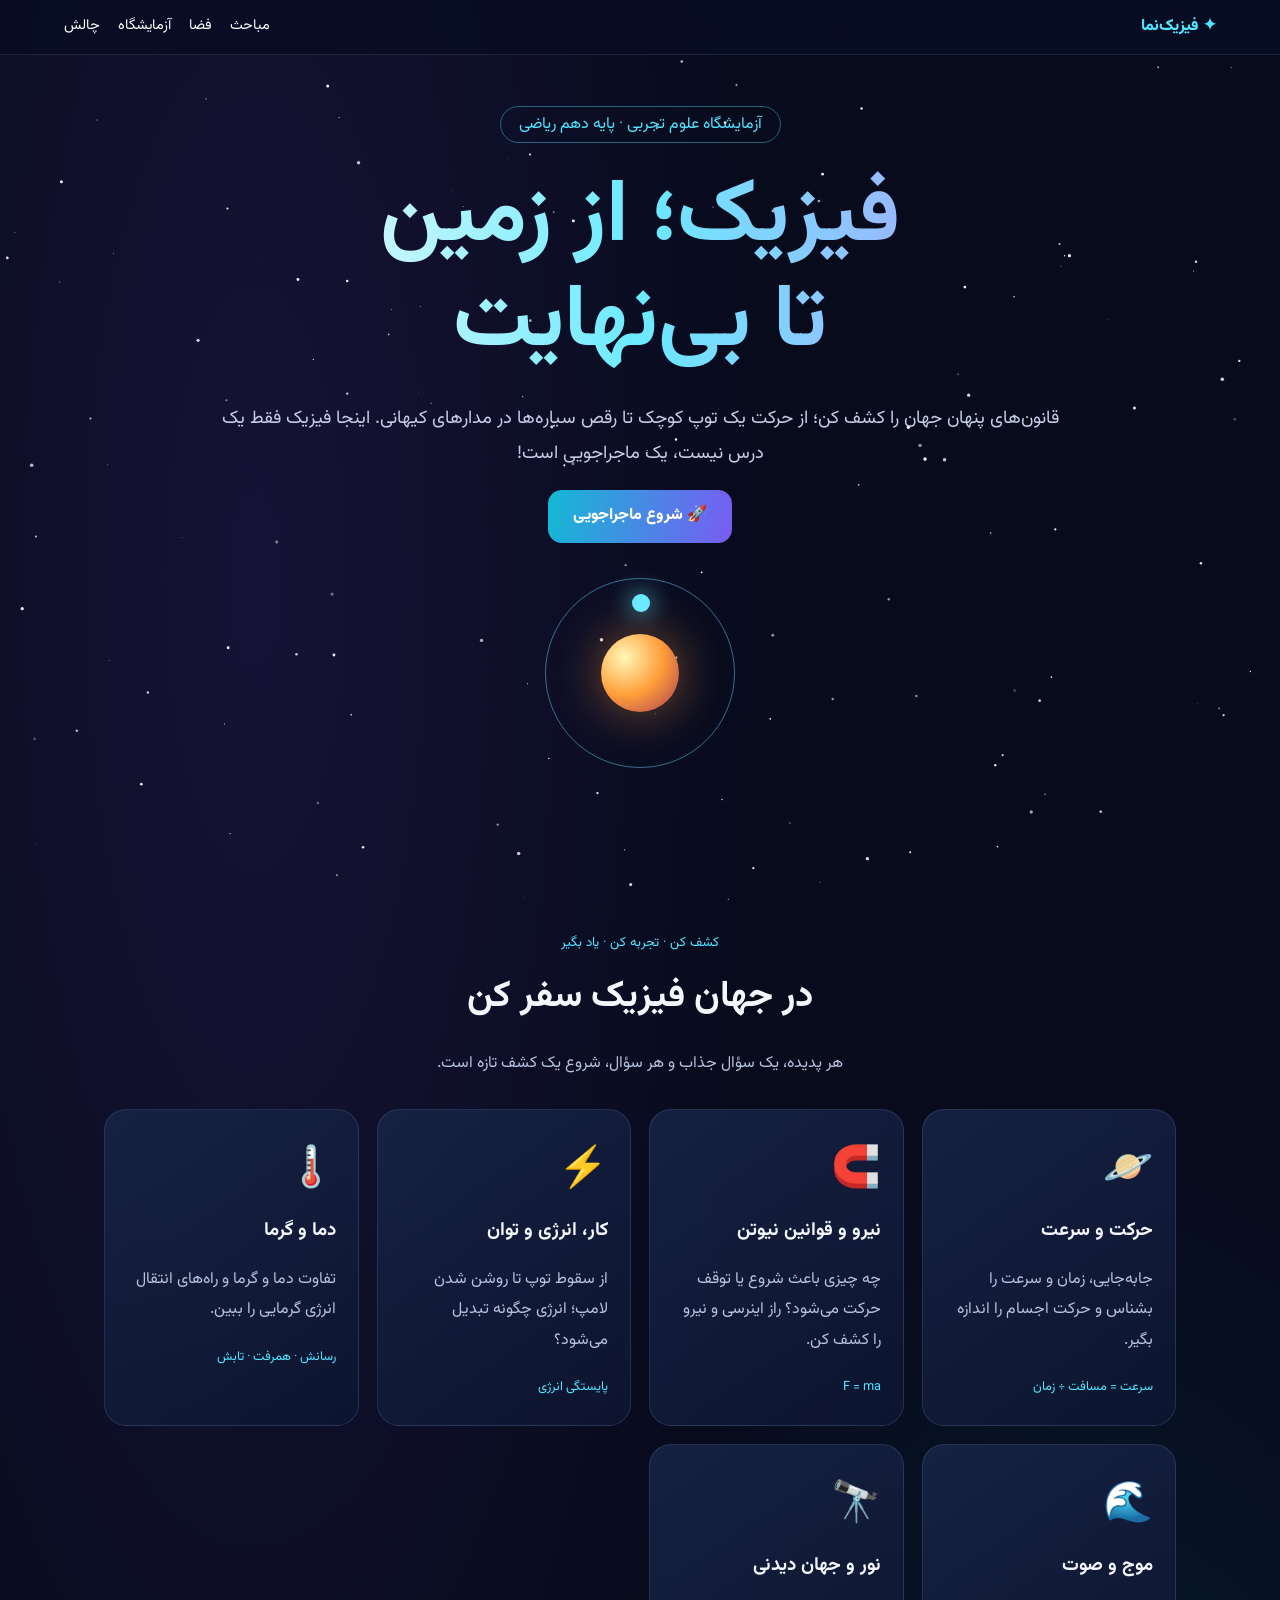
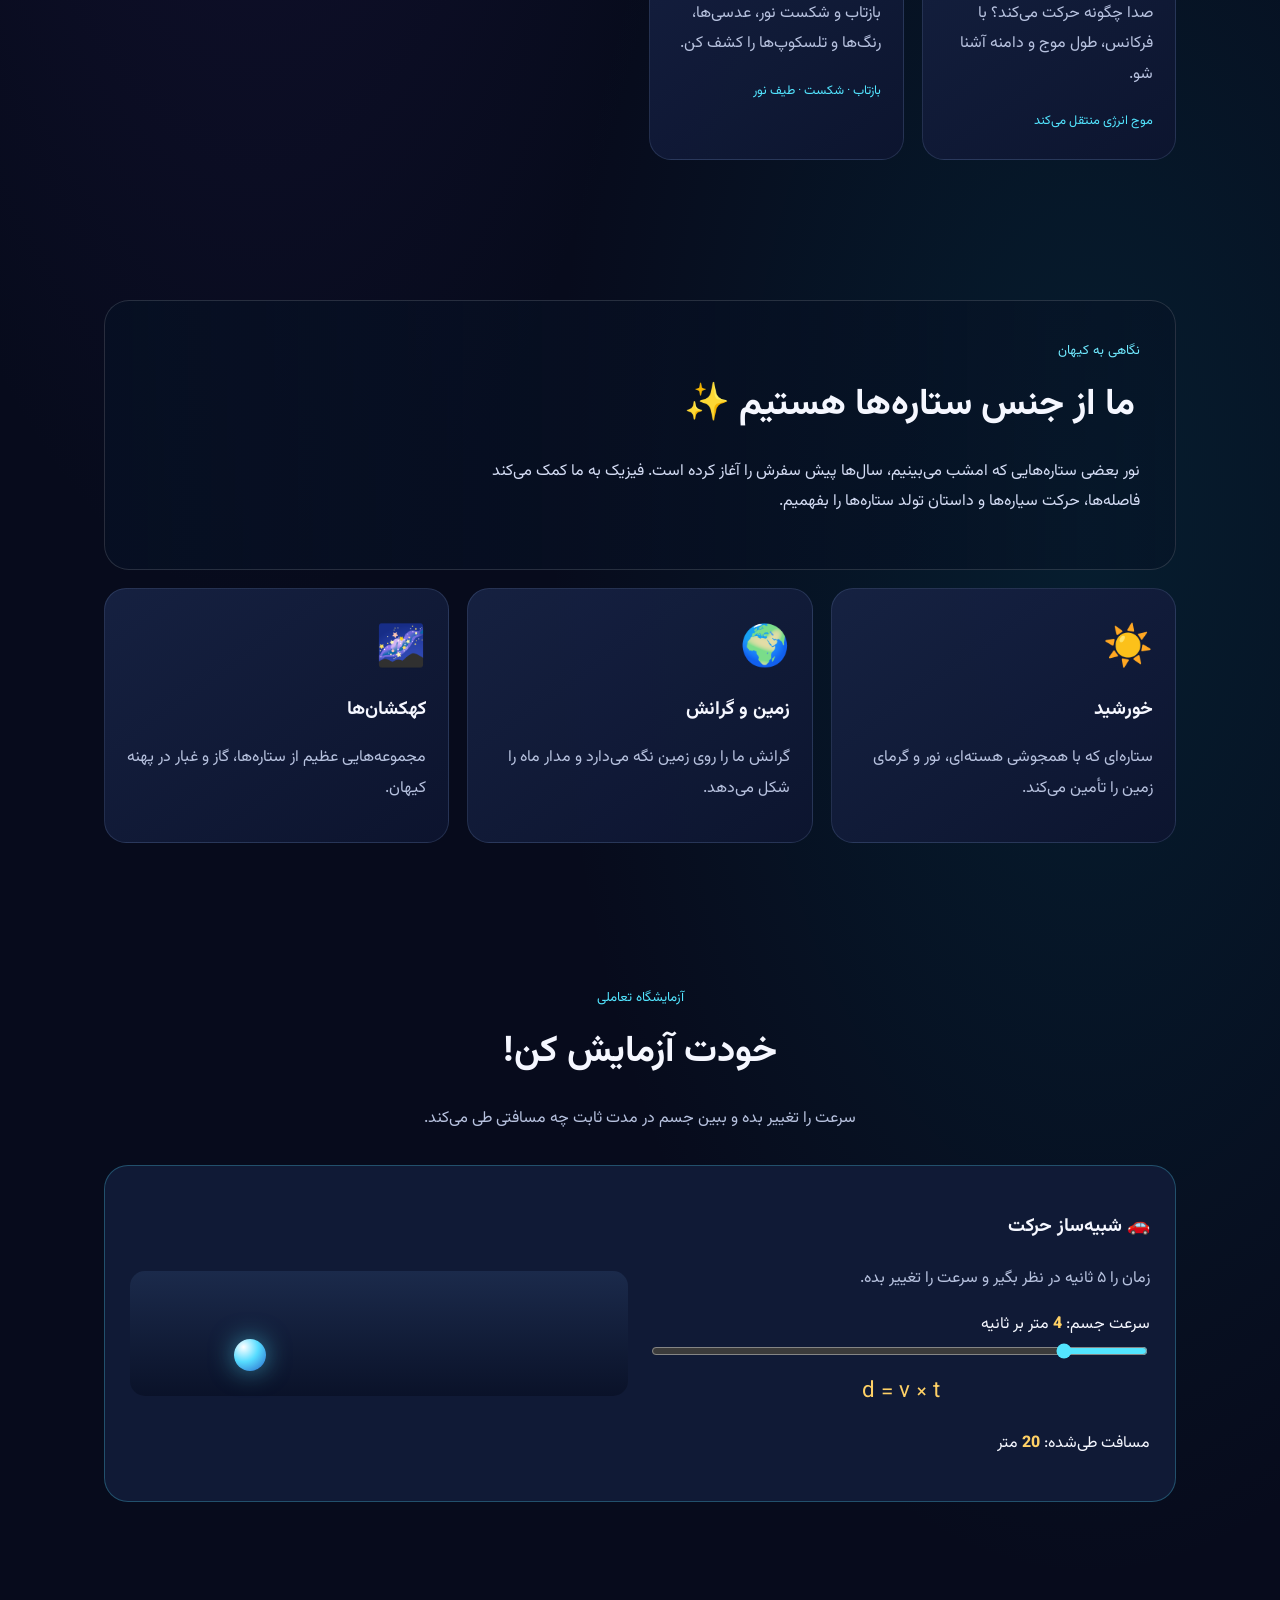
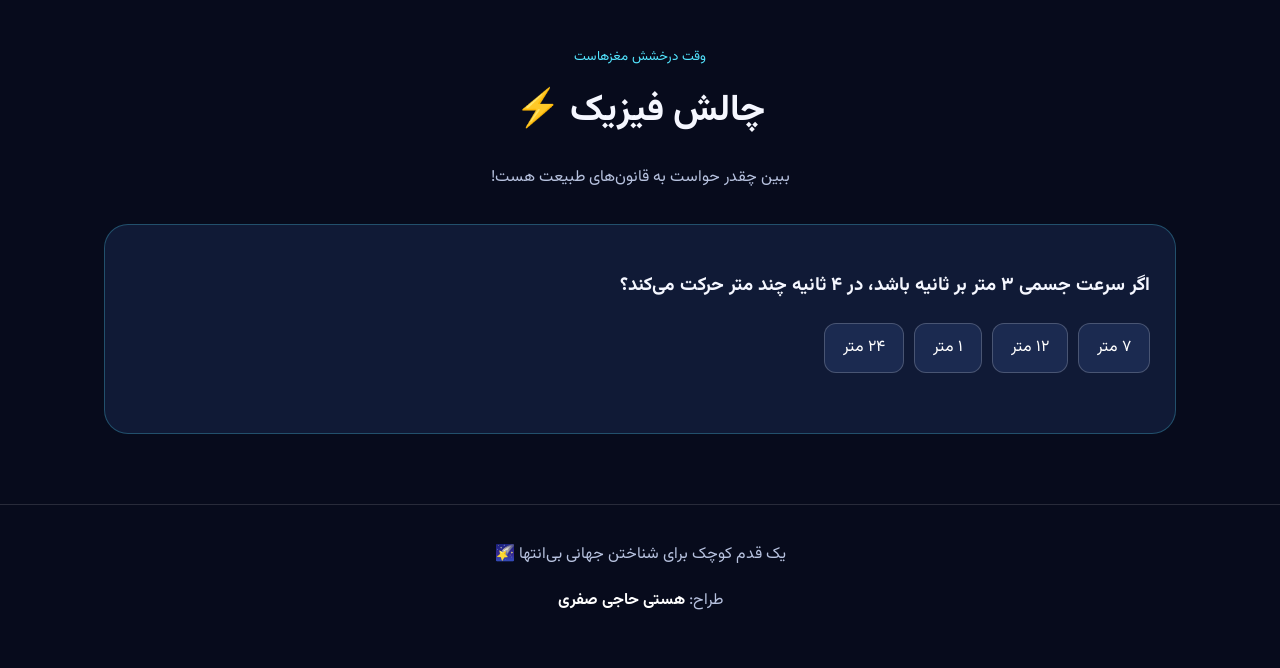
==== index.html @ 36da30a9 "Publish Persian physics learning website" ====
<!doctype html><html lang="fa" dir="rtl"><head><meta charset="utf-8"><meta name="viewport" content="width=device-width,initial-scale=1"><title>فیزیک‌نما | از زمین تا بی‌نهایت</title>
<style>
@import url('https://fonts.googleapis.com/css2?family=Vazirmatn:wght@300;400;600;800&display=swap');
:root{--bg:#070b1c;--cyan:#53e5ff;--muted:#b7c2df}*{box-sizing:border-box}html{scroll-behavior:smooth}body{margin:0;background:radial-gradient(ellipse at 20% 15%,#34236b55,transparent 35%),radial-gradient(ellipse at 85% 55%,#00677b33,transparent 35%),var(--bg);color:#f5f7ff;font-family:Vazirmatn,Tahoma,sans-serif;line-height:1.9}#stars{position:fixed;inset:0;width:100%;height:100%;z-index:-1}
nav{position:sticky;top:0;background:#080d24dd;backdrop-filter:blur(12px);padding:12px 5%;display:flex;justify-content:space-between;z-index:5;border-bottom:1px solid #ffffff18}.logo{color:var(--cyan);font-weight:800}.links{display:flex;gap:18px}.links a{color:white;text-decoration:none;font-size:.9rem}
.hero{min-height:88vh;display:grid;place-items:center;text-align:center;padding:55px 20px}.hero>div{max-width:850px}.pill{border:1px solid #53e5ff66;border-radius:30px;padding:5px 18px;color:var(--cyan)}h1{font-size:clamp(2.8rem,7vw,5.5rem);line-height:1.2;background:linear-gradient(90deg,#fff,#6beaff,#b49bff);color:transparent;background-clip:text;margin:25px 0}.hero p{color:#c4cde5;font-size:1.15rem}.btn{display:inline-block;background:linear-gradient(100deg,#13b9d4,#795cf3);padding:11px 25px;border-radius:14px;color:white;text-decoration:none;font-weight:800}.orbit{width:190px;height:190px;border:1px solid #69dfff77;border-radius:50%;margin:35px auto;position:relative;animation:spin 16s linear infinite}.orbit:before{content:"";position:absolute;width:78px;height:78px;border-radius:50%;left:55px;top:55px;background:radial-gradient(circle at 30% 30%,#fff8b7,#ff9d38 50%,#a63b5b);box-shadow:0 0 50px #ff9d3877}.orbit:after{content:"";position:absolute;top:15px;left:86px;width:18px;height:18px;background:#6beaff;border-radius:50%;box-shadow:0 0 25px #6beaff}@keyframes spin{to{transform:rotate(360deg)}}
section{max-width:1200px;margin:auto;padding:70px 5%}.head{text-align:center;margin-bottom:30px}.head small{color:var(--cyan)}h2{font-size:2.3rem;margin:5px}.head p,.card p{color:var(--muted)}.grid{display:grid;grid-template-columns:repeat(auto-fit,minmax(220px,1fr));gap:18px}.card{background:linear-gradient(145deg,#172344ee,#0d1530ee);border:1px solid #a8c7ff25;border-radius:22px;padding:22px;transition:.25s}.card:hover{transform:translateY(-6px);border-color:#53e5ff88;box-shadow:0 15px 40px #0006}.ico{font-size:2.5rem}.card h3{margin:5px 0}.tag{color:var(--cyan);font-size:.8rem}.banner{border-radius:25px;padding:35px;background:linear-gradient(90deg,#071023ee,#07102366),url('https://images.unsplash.com/photo-1462331940025-496dfbfc7564?auto=format&fit=crop&w=1500&q=85') center/cover;border:1px solid #ffffff22}.banner p{max-width:650px;color:#d4dcf4}.sim,.quiz{background:#101a36;border:1px solid #53e5ff44;border-radius:24px;padding:25px}.simgrid{display:grid;grid-template-columns:1fr 1fr;gap:25px;align-items:center}.range{width:100%;accent-color:#53e5ff}.value{color:#ffd166;font-weight:800}.track{height:125px;background:linear-gradient(#1b2a4b,#0a1229);border-radius:15px;position:relative}.ball{position:absolute;left:20%;bottom:25px;width:32px;height:32px;border-radius:50%;background:radial-gradient(circle at 30% 25%,white,#56dcff 45%,#2763c9);box-shadow:0 0 24px #53e5ff88;transition:left .2s}.formula{direction:ltr;text-align:center;color:#ffd166;font-size:1.4rem}.answers{display:flex;flex-wrap:wrap;gap:10px}.answers button{font:inherit;color:white;background:#1b2a50;border:1px solid #ffffff33;border-radius:12px;padding:9px 18px;cursor:pointer}.answers button:hover{border-color:var(--cyan)}#feedback{color:#ffd166;min-height:35px}footer{text-align:center;padding:35px;border-top:1px solid #ffffff22;color:var(--muted)}footer strong{color:white}@media(max-width:650px){.links{gap:8px}.links a{font-size:.75rem}.simgrid{grid-template-columns:1fr}.hero{min-height:75vh}}
</style></head><body><canvas id="stars"></canvas>
<nav><div class="logo">✦ فیزیک‌نما</div><div class="links"><a href="#topics">مباحث</a><a href="#space">فضا</a><a href="#lab">آزمایشگاه</a><a href="#quiz">چالش</a></div></nav>
<header class="hero"><div><span class="pill">آزمایشگاه علوم تجربی · پایه دهم ریاضی</span><h1>فیزیک؛ از زمین<br>تا بی‌نهایت</h1><p>قانون‌های پنهان جهان را کشف کن؛ از حرکت یک توپ کوچک تا رقص سیاره‌ها در مدارهای کیهانی. اینجا فیزیک فقط یک درس نیست، یک ماجراجویی است!</p><a class="btn" href="#topics">🚀 شروع ماجراجویی</a><div class="orbit"></div></div></header>
<section id="topics"><div class="head"><small>کشف کن · تجربه کن · یاد بگیر</small><h2>در جهان فیزیک سفر کن</h2><p>هر پدیده، یک سؤال جذاب و هر سؤال، شروع یک کشف تازه است.</p></div><div class="grid">
<article class="card"><div class="ico">🪐</div><h3>حرکت و سرعت</h3><p>جابه‌جایی، زمان و سرعت را بشناس و حرکت اجسام را اندازه بگیر.</p><span class="tag">سرعت = مسافت ÷ زمان</span></article>
<article class="card"><div class="ico">🧲</div><h3>نیرو و قوانین نیوتن</h3><p>چه چیزی باعث شروع یا توقف حرکت می‌شود؟ راز اینرسی و نیرو را کشف کن.</p><span class="tag">F = ma</span></article>
<article class="card"><div class="ico">⚡</div><h3>کار، انرژی و توان</h3><p>از سقوط توپ تا روشن شدن لامپ؛ انرژی چگونه تبدیل می‌شود؟</p><span class="tag">پایستگی انرژی</span></article>
<article class="card"><div class="ico">🌡️</div><h3>دما و گرما</h3><p>تفاوت دما و گرما و راه‌های انتقال انرژی گرمایی را ببین.</p><span class="tag">رسانش · همرفت · تابش</span></article>
<article class="card"><div class="ico">🌊</div><h3>موج و صوت</h3><p>صدا چگونه حرکت می‌کند؟ با فرکانس، طول موج و دامنه آشنا شو.</p><span class="tag">موج انرژی منتقل می‌کند</span></article>
<article class="card"><div class="ico">🔭</div><h3>نور و جهان دیدنی</h3><p>بازتاب و شکست نور، عدسی‌ها، رنگ‌ها و تلسکوپ‌ها را کشف کن.</p><span class="tag">بازتاب · شکست · طیف نور</span></article></div></section>
<section id="space"><div class="banner"><small style="color:#70eaff">نگاهی به کیهان</small><h2>ما از جنس ستاره‌ها هستیم ✨</h2><p>نور بعضی ستاره‌هایی که امشب می‌بینیم، سال‌ها پیش سفرش را آغاز کرده است. فیزیک به ما کمک می‌کند فاصله‌ها، حرکت سیاره‌ها و داستان تولد ستاره‌ها را بفهمیم.</p></div><div class="grid" style="margin-top:18px"><article class="card"><div class="ico">☀️</div><h3>خورشید</h3><p>ستاره‌ای که با همجوشی هسته‌ای، نور و گرمای زمین را تأمین می‌کند.</p></article><article class="card"><div class="ico">🌍</div><h3>زمین و گرانش</h3><p>گرانش ما را روی زمین نگه می‌دارد و مدار ماه را شکل می‌دهد.</p></article><article class="card"><div class="ico">🌌</div><h3>کهکشان‌ها</h3><p>مجموعه‌هایی عظیم از ستاره‌ها، گاز و غبار در پهنه کیهان.</p></article></div></section>
<section id="lab"><div class="head"><small>آزمایشگاه تعاملی</small><h2>خودت آزمایش کن!</h2><p>سرعت را تغییر بده و ببین جسم در مدت ثابت چه مسافتی طی می‌کند.</p></div><div class="sim"><div class="simgrid"><div><h3>🚗 شبیه‌ساز حرکت</h3><p style="color:var(--muted)">زمان را ۵ ثانیه در نظر بگیر و سرعت را تغییر بده.</p><label>سرعت جسم: <span class="value" id="sv">4</span> متر بر ثانیه</label><input class="range" id="speed" type="range" min="1" max="20" value="4"><div class="formula">d = v × t</div><p>مسافت طی‌شده: <span class="value" id="dist">20</span> متر</p></div><div class="track"><div class="ball" id="ball"></div></div></div></div></section>
<section id="quiz"><div class="head"><small>وقت درخشش مغزهاست</small><h2>چالش فیزیک ⚡</h2><p>ببین چقدر حواست به قانون‌های طبیعت هست!</p></div><div class="quiz"><h3>اگر سرعت جسمی ۳ متر بر ثانیه باشد، در ۴ ثانیه چند متر حرکت می‌کند؟</h3><div class="answers"><button onclick="ans(false)">۷ متر</button><button onclick="ans(true)">۱۲ متر</button><button onclick="ans(false)">۱ متر</button><button onclick="ans(false)">۲۴ متر</button></div><div id="feedback"></div></div></section>
<footer>یک قدم کوچک برای شناختن جهانی بی‌انتها 🌠<p>طراح: <strong>هستی حاجی صفری</strong></p></footer>
<script>
const c=document.getElementById('stars'),x=c.getContext('2d');let s=[];function resize(){c.width=innerWidth*devicePixelRatio;c.height=innerHeight*devicePixelRatio;s=Array.from({length:150},()=>({a:Math.random()*c.width,b:Math.random()*c.height,r:Math.random()*1.5+.3,p:Math.random()*6}))}function draw(){x.clearRect(0,0,c.width,c.height);s.forEach(q=>{q.p+=.015;x.globalAlpha=.25+Math.abs(Math.sin(q.p))*.7;x.fillStyle='white';x.beginPath();x.arc(q.a,q.b,q.r*devicePixelRatio,0,7);x.fill()});requestAnimationFrame(draw)}addEventListener('resize',resize);resize();draw();
const sp=document.getElementById('speed');function upd(){let v=+sp.value;document.getElementById('sv').textContent=v;document.getElementById('dist').textContent=v*5;document.getElementById('ball').style.left=(5+v/20*80)+'%'}sp.addEventListener('input',upd);upd();function ans(ok){document.getElementById('feedback').textContent=ok?'آفرین! پاسخ درست است: ۳ × ۴ = ۱۲ متر 🎉':'دوباره تلاش کن! از رابطه مسافت = سرعت × زمان کمک بگیر.'}
</script></body></html>
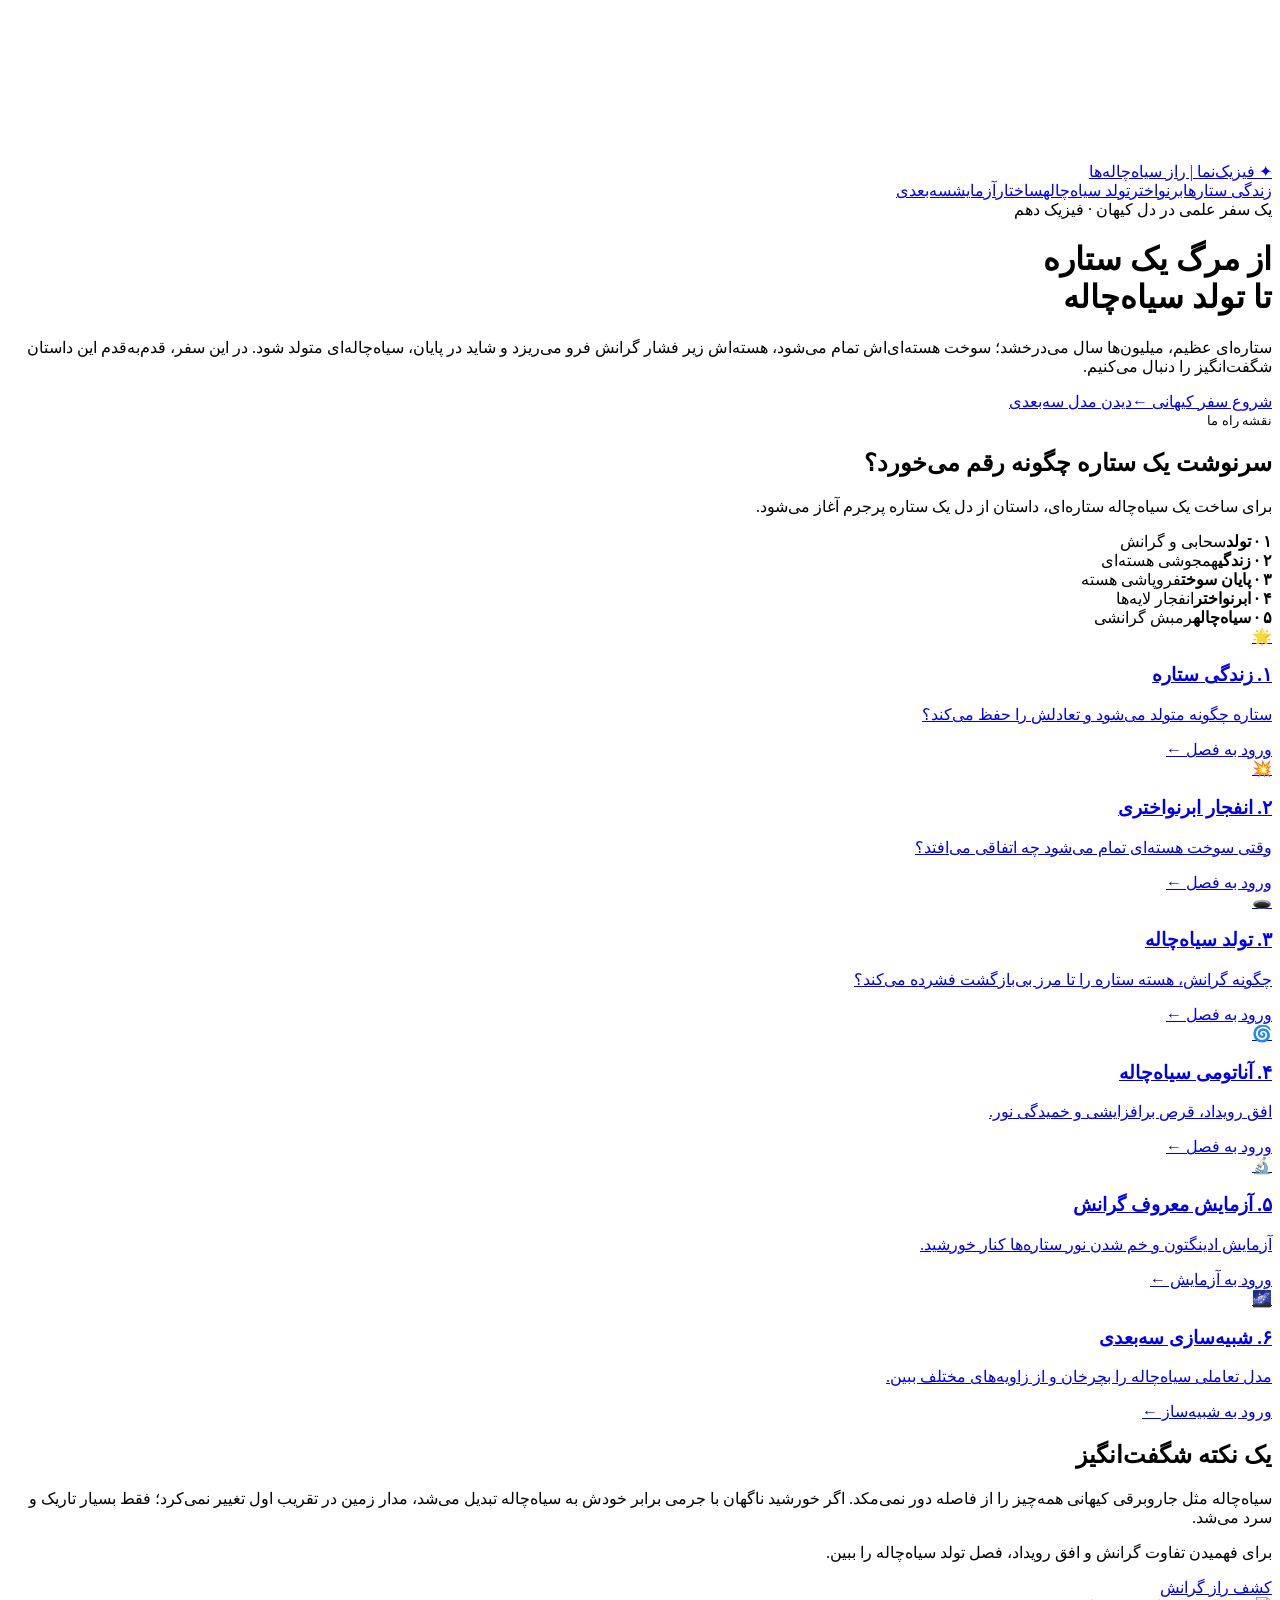
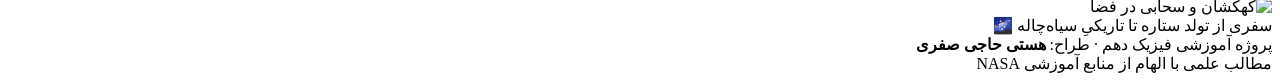
==== commit a3f8a15c: "Redesign homepage around black hole formation" ====
--- a/index.html
+++ b/index.html
@@ -1,25 +1,11 @@
-<!doctype html><html lang="fa" dir="rtl"><head><meta charset="utf-8"><meta name="viewport" content="width=device-width,initial-scale=1"><title>فیزیک‌نما | از زمین تا بی‌نهایت</title>
-<style>
-@import url('https://fonts.googleapis.com/css2?family=Vazirmatn:wght@300;400;600;800&display=swap');
-:root{--bg:#070b1c;--cyan:#53e5ff;--muted:#b7c2df}*{box-sizing:border-box}html{scroll-behavior:smooth}body{margin:0;background:radial-gradient(ellipse at 20% 15%,#34236b55,transparent 35%),radial-gradient(ellipse at 85% 55%,#00677b33,transparent 35%),var(--bg);color:#f5f7ff;font-family:Vazirmatn,Tahoma,sans-serif;line-height:1.9}#stars{position:fixed;inset:0;width:100%;height:100%;z-index:-1}
-nav{position:sticky;top:0;background:#080d24dd;backdrop-filter:blur(12px);padding:12px 5%;display:flex;justify-content:space-between;z-index:5;border-bottom:1px solid #ffffff18}.logo{color:var(--cyan);font-weight:800}.links{display:flex;gap:18px}.links a{color:white;text-decoration:none;font-size:.9rem}
-.hero{min-height:88vh;display:grid;place-items:center;text-align:center;padding:55px 20px}.hero>div{max-width:850px}.pill{border:1px solid #53e5ff66;border-radius:30px;padding:5px 18px;color:var(--cyan)}h1{font-size:clamp(2.8rem,7vw,5.5rem);line-height:1.2;background:linear-gradient(90deg,#fff,#6beaff,#b49bff);color:transparent;background-clip:text;margin:25px 0}.hero p{color:#c4cde5;font-size:1.15rem}.btn{display:inline-block;background:linear-gradient(100deg,#13b9d4,#795cf3);padding:11px 25px;border-radius:14px;color:white;text-decoration:none;font-weight:800}.orbit{width:190px;height:190px;border:1px solid #69dfff77;border-radius:50%;margin:35px auto;position:relative;animation:spin 16s linear infinite}.orbit:before{content:"";position:absolute;width:78px;height:78px;border-radius:50%;left:55px;top:55px;background:radial-gradient(circle at 30% 30%,#fff8b7,#ff9d38 50%,#a63b5b);box-shadow:0 0 50px #ff9d3877}.orbit:after{content:"";position:absolute;top:15px;left:86px;width:18px;height:18px;background:#6beaff;border-radius:50%;box-shadow:0 0 25px #6beaff}@keyframes spin{to{transform:rotate(360deg)}}
-section{max-width:1200px;margin:auto;padding:70px 5%}.head{text-align:center;margin-bottom:30px}.head small{color:var(--cyan)}h2{font-size:2.3rem;margin:5px}.head p,.card p{color:var(--muted)}.grid{display:grid;grid-template-columns:repeat(auto-fit,minmax(220px,1fr));gap:18px}.card{background:linear-gradient(145deg,#172344ee,#0d1530ee);border:1px solid #a8c7ff25;border-radius:22px;padding:22px;transition:.25s}.card:hover{transform:translateY(-6px);border-color:#53e5ff88;box-shadow:0 15px 40px #0006}.ico{font-size:2.5rem}.card h3{margin:5px 0}.tag{color:var(--cyan);font-size:.8rem}.banner{border-radius:25px;padding:35px;background:linear-gradient(90deg,#071023ee,#07102366),url('https://images.unsplash.com/photo-1462331940025-496dfbfc7564?auto=format&fit=crop&w=1500&q=85') center/cover;border:1px solid #ffffff22}.banner p{max-width:650px;color:#d4dcf4}.sim,.quiz{background:#101a36;border:1px solid #53e5ff44;border-radius:24px;padding:25px}.simgrid{display:grid;grid-template-columns:1fr 1fr;gap:25px;align-items:center}.range{width:100%;accent-color:#53e5ff}.value{color:#ffd166;font-weight:800}.track{height:125px;background:linear-gradient(#1b2a4b,#0a1229);border-radius:15px;position:relative}.ball{position:absolute;left:20%;bottom:25px;width:32px;height:32px;border-radius:50%;background:radial-gradient(circle at 30% 25%,white,#56dcff 45%,#2763c9);box-shadow:0 0 24px #53e5ff88;transition:left .2s}.formula{direction:ltr;text-align:center;color:#ffd166;font-size:1.4rem}.answers{display:flex;flex-wrap:wrap;gap:10px}.answers button{font:inherit;color:white;background:#1b2a50;border:1px solid #ffffff33;border-radius:12px;padding:9px 18px;cursor:pointer}.answers button:hover{border-color:var(--cyan)}#feedback{color:#ffd166;min-height:35px}footer{text-align:center;padding:35px;border-top:1px solid #ffffff22;color:var(--muted)}footer strong{color:white}@media(max-width:650px){.links{gap:8px}.links a{font-size:.75rem}.simgrid{grid-template-columns:1fr}.hero{min-height:75vh}}
-</style></head><body><canvas id="stars"></canvas>
-<nav><div class="logo">✦ فیزیک‌نما</div><div class="links"><a href="#topics">مباحث</a><a href="#space">فضا</a><a href="#lab">آزمایشگاه</a><a href="#quiz">چالش</a></div></nav>
-<header class="hero"><div><span class="pill">آزمایشگاه علوم تجربی · پایه دهم ریاضی</span><h1>فیزیک؛ از زمین<br>تا بی‌نهایت</h1><p>قانون‌های پنهان جهان را کشف کن؛ از حرکت یک توپ کوچک تا رقص سیاره‌ها در مدارهای کیهانی. اینجا فیزیک فقط یک درس نیست، یک ماجراجویی است!</p><a class="btn" href="#topics">🚀 شروع ماجراجویی</a><div class="orbit"></div></div></header>
-<section id="topics"><div class="head"><small>کشف کن · تجربه کن · یاد بگیر</small><h2>در جهان فیزیک سفر کن</h2><p>هر پدیده، یک سؤال جذاب و هر سؤال، شروع یک کشف تازه است.</p></div><div class="grid">
-<article class="card"><div class="ico">🪐</div><h3>حرکت و سرعت</h3><p>جابه‌جایی، زمان و سرعت را بشناس و حرکت اجسام را اندازه بگیر.</p><span class="tag">سرعت = مسافت ÷ زمان</span></article>
-<article class="card"><div class="ico">🧲</div><h3>نیرو و قوانین نیوتن</h3><p>چه چیزی باعث شروع یا توقف حرکت می‌شود؟ راز اینرسی و نیرو را کشف کن.</p><span class="tag">F = ma</span></article>
-<article class="card"><div class="ico">⚡</div><h3>کار، انرژی و توان</h3><p>از سقوط توپ تا روشن شدن لامپ؛ انرژی چگونه تبدیل می‌شود؟</p><span class="tag">پایستگی انرژی</span></article>
-<article class="card"><div class="ico">🌡️</div><h3>دما و گرما</h3><p>تفاوت دما و گرما و راه‌های انتقال انرژی گرمایی را ببین.</p><span class="tag">رسانش · همرفت · تابش</span></article>
-<article class="card"><div class="ico">🌊</div><h3>موج و صوت</h3><p>صدا چگونه حرکت می‌کند؟ با فرکانس، طول موج و دامنه آشنا شو.</p><span class="tag">موج انرژی منتقل می‌کند</span></article>
-<article class="card"><div class="ico">🔭</div><h3>نور و جهان دیدنی</h3><p>بازتاب و شکست نور، عدسی‌ها، رنگ‌ها و تلسکوپ‌ها را کشف کن.</p><span class="tag">بازتاب · شکست · طیف نور</span></article></div></section>
-<section id="space"><div class="banner"><small style="color:#70eaff">نگاهی به کیهان</small><h2>ما از جنس ستاره‌ها هستیم ✨</h2><p>نور بعضی ستاره‌هایی که امشب می‌بینیم، سال‌ها پیش سفرش را آغاز کرده است. فیزیک به ما کمک می‌کند فاصله‌ها، حرکت سیاره‌ها و داستان تولد ستاره‌ها را بفهمیم.</p></div><div class="grid" style="margin-top:18px"><article class="card"><div class="ico">☀️</div><h3>خورشید</h3><p>ستاره‌ای که با همجوشی هسته‌ای، نور و گرمای زمین را تأمین می‌کند.</p></article><article class="card"><div class="ico">🌍</div><h3>زمین و گرانش</h3><p>گرانش ما را روی زمین نگه می‌دارد و مدار ماه را شکل می‌دهد.</p></article><article class="card"><div class="ico">🌌</div><h3>کهکشان‌ها</h3><p>مجموعه‌هایی عظیم از ستاره‌ها، گاز و غبار در پهنه کیهان.</p></article></div></section>
-<section id="lab"><div class="head"><small>آزمایشگاه تعاملی</small><h2>خودت آزمایش کن!</h2><p>سرعت را تغییر بده و ببین جسم در مدت ثابت چه مسافتی طی می‌کند.</p></div><div class="sim"><div class="simgrid"><div><h3>🚗 شبیه‌ساز حرکت</h3><p style="color:var(--muted)">زمان را ۵ ثانیه در نظر بگیر و سرعت را تغییر بده.</p><label>سرعت جسم: <span class="value" id="sv">4</span> متر بر ثانیه</label><input class="range" id="speed" type="range" min="1" max="20" value="4"><div class="formula">d = v × t</div><p>مسافت طی‌شده: <span class="value" id="dist">20</span> متر</p></div><div class="track"><div class="ball" id="ball"></div></div></div></div></section>
-<section id="quiz"><div class="head"><small>وقت درخشش مغزهاست</small><h2>چالش فیزیک ⚡</h2><p>ببین چقدر حواست به قانون‌های طبیعت هست!</p></div><div class="quiz"><h3>اگر سرعت جسمی ۳ متر بر ثانیه باشد، در ۴ ثانیه چند متر حرکت می‌کند؟</h3><div class="answers"><button onclick="ans(false)">۷ متر</button><button onclick="ans(true)">۱۲ متر</button><button onclick="ans(false)">۱ متر</button><button onclick="ans(false)">۲۴ متر</button></div><div id="feedback"></div></div></section>
-<footer>یک قدم کوچک برای شناختن جهانی بی‌انتها 🌠<p>طراح: <strong>هستی حاجی صفری</strong></p></footer>
-<script>
-const c=document.getElementById('stars'),x=c.getContext('2d');let s=[];function resize(){c.width=innerWidth*devicePixelRatio;c.height=innerHeight*devicePixelRatio;s=Array.from({length:150},()=>({a:Math.random()*c.width,b:Math.random()*c.height,r:Math.random()*1.5+.3,p:Math.random()*6}))}function draw(){x.clearRect(0,0,c.width,c.height);s.forEach(q=>{q.p+=.015;x.globalAlpha=.25+Math.abs(Math.sin(q.p))*.7;x.fillStyle='white';x.beginPath();x.arc(q.a,q.b,q.r*devicePixelRatio,0,7);x.fill()});requestAnimationFrame(draw)}addEventListener('resize',resize);resize();draw();
-const sp=document.getElementById('speed');function upd(){let v=+sp.value;document.getElementById('sv').textContent=v;document.getElementById('dist').textContent=v*5;document.getElementById('ball').style.left=(5+v/20*80)+'%'}sp.addEventListener('input',upd);upd();function ans(ok){document.getElementById('feedback').textContent=ok?'آفرین! پاسخ درست است: ۳ × ۴ = ۱۲ متر 🎉':'دوباره تلاش کن! از رابطه مسافت = سرعت × زمان کمک بگیر.'}
-</script></body></html>+<!doctype html><html lang="fa" dir="rtl"><head><meta charset="utf-8"><meta name="viewport" content="width=device-width,initial-scale=1"><meta name="description" content="سفر علمی به چرخه زندگی ستاره‌ها و شکل‌گیری سیاه‌چاله‌ها"><title>راز تولد سیاه‌چاله | فیزیک‌نما</title><link rel="stylesheet" href="style.css"></head><body><canvas id="stars"></canvas><nav><a class="logo" href="index.html">✦ فیزیک‌نما | راز سیاه‌چاله‌ها</a><div class="navlinks"><a href="life.html">زندگی ستاره</a><a href="supernova.html">ابرنواختر</a><a href="blackhole.html">تولد سیاه‌چاله</a><a href="anatomy.html">ساختار</a><a href="experiment.html">آزمایش</a><a href="simulation.html">سه‌بعدی</a></div></nav>
+<header class="hero"><div class="hero-copy"><span class="eyebrow">یک سفر علمی در دل کیهان · فیزیک دهم</span><h1>از مرگ یک ستاره<br>تا تولد سیاه‌چاله</h1><p class="lead">ستاره‌ای عظیم، میلیون‌ها سال می‌درخشد؛ سوخت هسته‌ای‌اش تمام می‌شود، هسته‌اش زیر فشار گرانش فرو می‌ریزد و شاید در پایان، سیاه‌چاله‌ای متولد شود. در این سفر، قدم‌به‌قدم این داستان شگفت‌انگیز را دنبال می‌کنیم.</p><a class="btn" href="life.html">شروع سفر کیهانی ←</a><a class="btn alt" href="simulation.html">دیدن مدل سه‌بعدی</a></div><div class="visual"><div class="blackhole"></div></div></header>
+<section><div class="section-head"><small>نقشه راه ما</small><h2>سرنوشت یک ستاره چگونه رقم می‌خورد؟</h2><p class="muted">برای ساخت یک سیاه‌چاله ستاره‌ای، داستان از دل یک ستاره پرجرم آغاز می‌شود.</p></div><div class="timeline"><div class="step"><b>۱ · تولد</b>سحابی و گرانش</div><div class="step"><b>۲ · زندگی</b>همجوشی هسته‌ای</div><div class="step"><b>۳ · پایان سوخت</b>فروپاشی هسته</div><div class="step"><b>۴ · ابرنواختر</b>انفجار لایه‌ها</div><div class="step"><b>۵ · سیاه‌چاله</b>رمبش گرانشی</div></div><div class="grid">
+<a class="card" href="life.html"><div class="icon">🌟</div><h3>۱. زندگی ستاره</h3><p>ستاره چگونه متولد می‌شود و تعادلش را حفظ می‌کند؟</p><span class="tag">ورود به فصل ←</span></a>
+<a class="card" href="supernova.html"><div class="icon">💥</div><h3>۲. انفجار ابرنواختری</h3><p>وقتی سوخت هسته‌ای تمام می‌شود چه اتفاقی می‌افتد؟</p><span class="tag">ورود به فصل ←</span></a>
+<a class="card" href="blackhole.html"><div class="icon">🕳️</div><h3>۳. تولد سیاه‌چاله</h3><p>چگونه گرانش، هسته ستاره را تا مرز بی‌بازگشت فشرده می‌کند؟</p><span class="tag">ورود به فصل ←</span></a>
+<a class="card" href="anatomy.html"><div class="icon">🌀</div><h3>۴. آناتومی سیاه‌چاله</h3><p>افق رویداد، قرص برافزایشی و خمیدگی نور.</p><span class="tag">ورود به فصل ←</span></a>
+<a class="card" href="experiment.html"><div class="icon">🔬</div><h3>۵. آزمایش معروف گرانش</h3><p>آزمایش ادینگتون و خم شدن نور ستاره‌ها کنار خورشید.</p><span class="tag">ورود به آزمایش ←</span></a>
+<a class="card" href="simulation.html"><div class="icon">🌌</div><h3>۶. شبیه‌سازی سه‌بعدی</h3><p>مدل تعاملی سیاه‌چاله را بچرخان و از زاویه‌های مختلف ببین.</p><span class="tag">ورود به شبیه‌ساز ←</span></a>
+</div></section>
+<section><div class="split"><div><h2>یک نکته شگفت‌انگیز</h2><p class="lead">سیاه‌چاله مثل جاروبرقی کیهانی همه‌چیز را از فاصله دور نمی‌مکد. اگر خورشید ناگهان با جرمی برابر خودش به سیاه‌چاله تبدیل می‌شد، مدار زمین در تقریب اول تغییر نمی‌کرد؛ فقط بسیار تاریک و سرد می‌شد.</p><p class="caption">برای فهمیدن تفاوت گرانش و افق رویداد، فصل تولد سیاه‌چاله را ببین.</p><a class="btn" href="blackhole.html">کشف راز گرانش</a></div><img class="image" src="https://images.unsplash.com/photo-1462331940025-496dfbfc7564?auto=format&fit=crop&w=1100&q=85" alt="کهکشان و سحابی در فضا"></div></section><footer>سفری از تولد ستاره تا تاریکیِ سیاه‌چاله 🌌<br>پروژه آموزشی فیزیک دهم · طراح: <strong>هستی حاجی صفری</strong><br><span class="caption">مطالب علمی با الهام از منابع آموزشی NASA</span></footer><script src="app.js"></script></body></html>
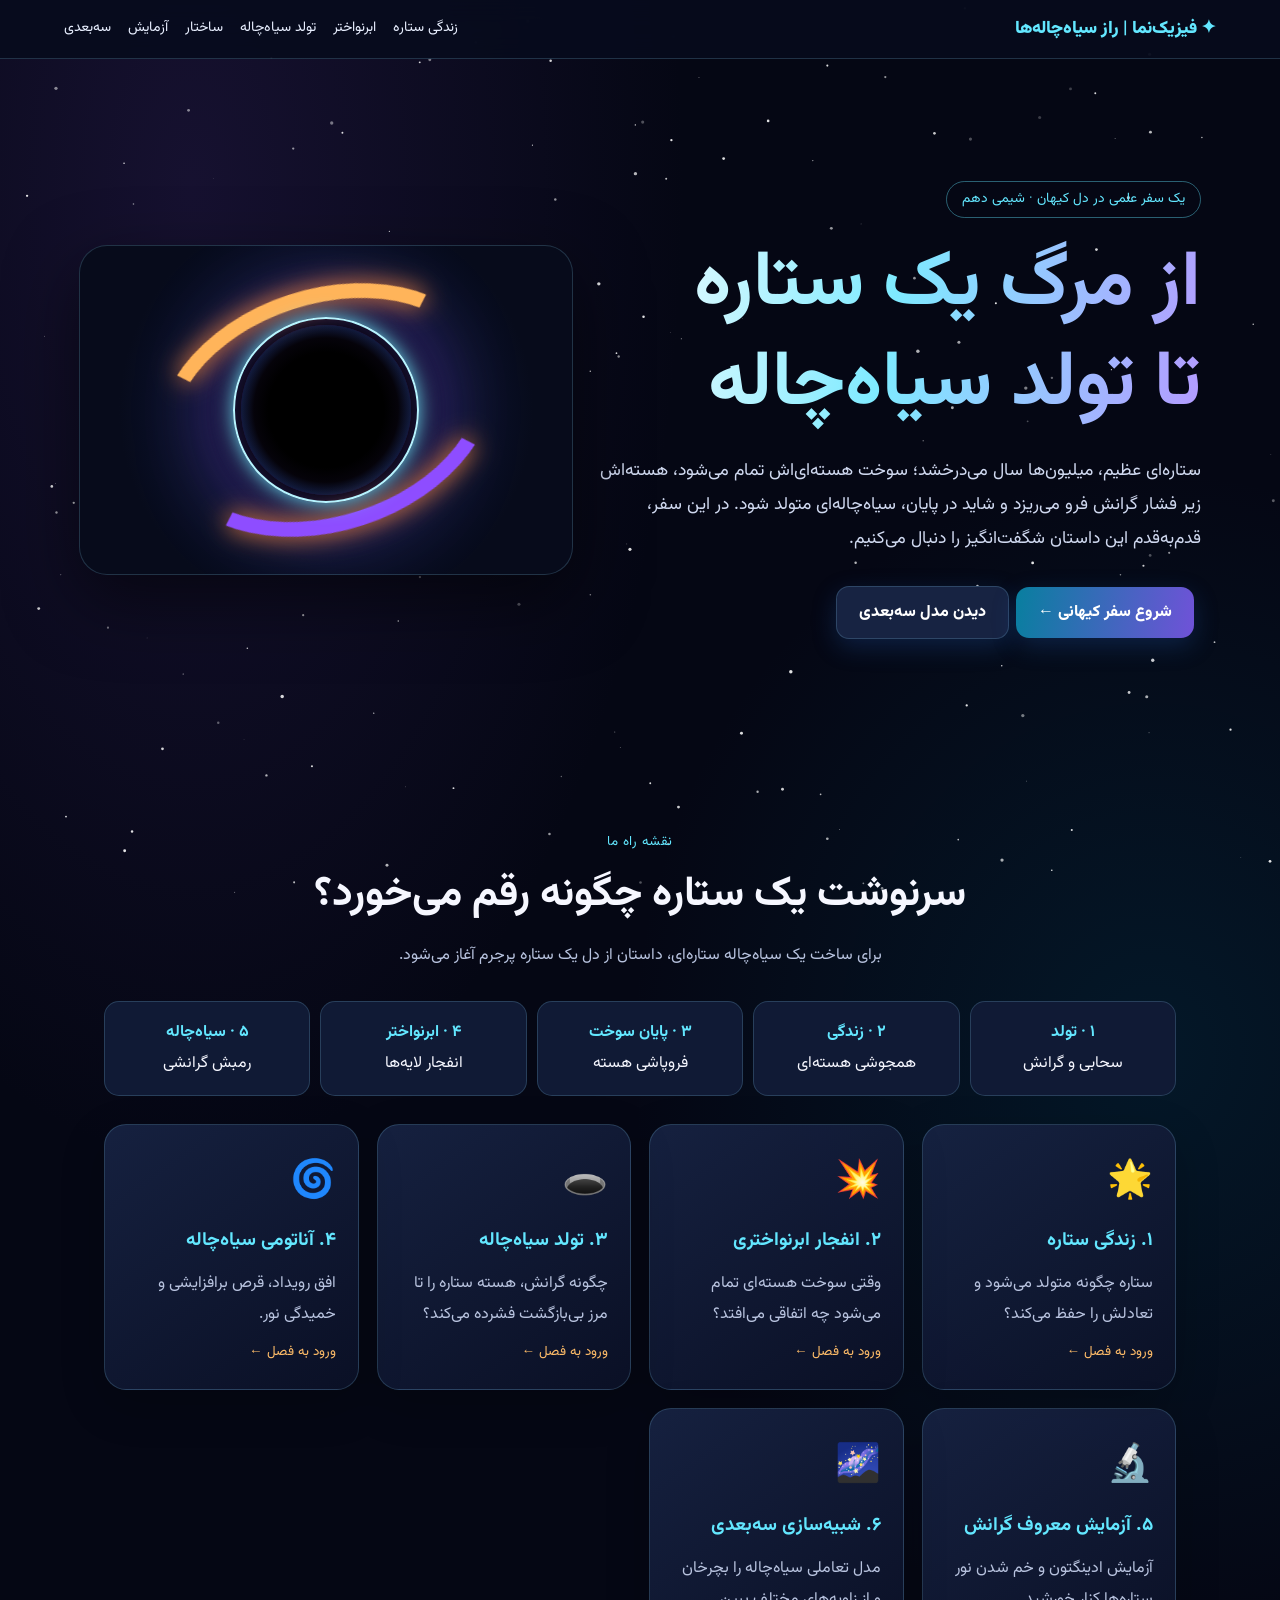
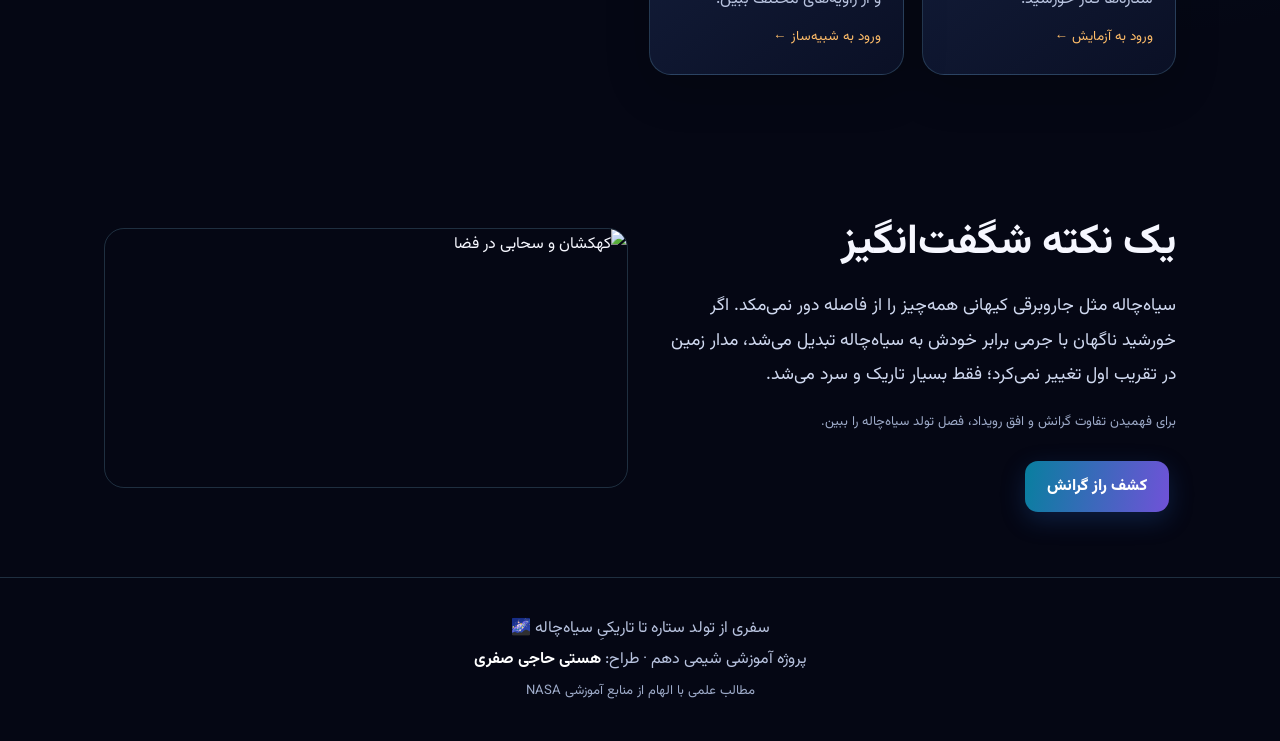
==== commit 89084a28: "Change course label from Physics 10 to Chemistry 10" ====
--- a/index.html
+++ b/index.html
@@ -1,5 +1,5 @@
 <!doctype html><html lang="fa" dir="rtl"><head><meta charset="utf-8"><meta name="viewport" content="width=device-width,initial-scale=1"><meta name="description" content="سفر علمی به چرخه زندگی ستاره‌ها و شکل‌گیری سیاه‌چاله‌ها"><title>راز تولد سیاه‌چاله | فیزیک‌نما</title><link rel="stylesheet" href="style.css"></head><body><canvas id="stars"></canvas><nav><a class="logo" href="index.html">✦ فیزیک‌نما | راز سیاه‌چاله‌ها</a><div class="navlinks"><a href="life.html">زندگی ستاره</a><a href="supernova.html">ابرنواختر</a><a href="blackhole.html">تولد سیاه‌چاله</a><a href="anatomy.html">ساختار</a><a href="experiment.html">آزمایش</a><a href="simulation.html">سه‌بعدی</a></div></nav>
-<header class="hero"><div class="hero-copy"><span class="eyebrow">یک سفر علمی در دل کیهان · فیزیک دهم</span><h1>از مرگ یک ستاره<br>تا تولد سیاه‌چاله</h1><p class="lead">ستاره‌ای عظیم، میلیون‌ها سال می‌درخشد؛ سوخت هسته‌ای‌اش تمام می‌شود، هسته‌اش زیر فشار گرانش فرو می‌ریزد و شاید در پایان، سیاه‌چاله‌ای متولد شود. در این سفر، قدم‌به‌قدم این داستان شگفت‌انگیز را دنبال می‌کنیم.</p><a class="btn" href="life.html">شروع سفر کیهانی ←</a><a class="btn alt" href="simulation.html">دیدن مدل سه‌بعدی</a></div><div class="visual"><div class="blackhole"></div></div></header>
+<header class="hero"><div class="hero-copy"><span class="eyebrow">یک سفر علمی در دل کیهان · شیمی دهم</span><h1>از مرگ یک ستاره<br>تا تولد سیاه‌چاله</h1><p class="lead">ستاره‌ای عظیم، میلیون‌ها سال می‌درخشد؛ سوخت هسته‌ای‌اش تمام می‌شود، هسته‌اش زیر فشار گرانش فرو می‌ریزد و شاید در پایان، سیاه‌چاله‌ای متولد شود. در این سفر، قدم‌به‌قدم این داستان شگفت‌انگیز را دنبال می‌کنیم.</p><a class="btn" href="life.html">شروع سفر کیهانی ←</a><a class="btn alt" href="simulation.html">دیدن مدل سه‌بعدی</a></div><div class="visual"><div class="blackhole"></div></div></header>
 <section><div class="section-head"><small>نقشه راه ما</small><h2>سرنوشت یک ستاره چگونه رقم می‌خورد؟</h2><p class="muted">برای ساخت یک سیاه‌چاله ستاره‌ای، داستان از دل یک ستاره پرجرم آغاز می‌شود.</p></div><div class="timeline"><div class="step"><b>۱ · تولد</b>سحابی و گرانش</div><div class="step"><b>۲ · زندگی</b>همجوشی هسته‌ای</div><div class="step"><b>۳ · پایان سوخت</b>فروپاشی هسته</div><div class="step"><b>۴ · ابرنواختر</b>انفجار لایه‌ها</div><div class="step"><b>۵ · سیاه‌چاله</b>رمبش گرانشی</div></div><div class="grid">
 <a class="card" href="life.html"><div class="icon">🌟</div><h3>۱. زندگی ستاره</h3><p>ستاره چگونه متولد می‌شود و تعادلش را حفظ می‌کند؟</p><span class="tag">ورود به فصل ←</span></a>
 <a class="card" href="supernova.html"><div class="icon">💥</div><h3>۲. انفجار ابرنواختری</h3><p>وقتی سوخت هسته‌ای تمام می‌شود چه اتفاقی می‌افتد؟</p><span class="tag">ورود به فصل ←</span></a>
@@ -8,4 +8,4 @@
 <a class="card" href="experiment.html"><div class="icon">🔬</div><h3>۵. آزمایش معروف گرانش</h3><p>آزمایش ادینگتون و خم شدن نور ستاره‌ها کنار خورشید.</p><span class="tag">ورود به آزمایش ←</span></a>
 <a class="card" href="simulation.html"><div class="icon">🌌</div><h3>۶. شبیه‌سازی سه‌بعدی</h3><p>مدل تعاملی سیاه‌چاله را بچرخان و از زاویه‌های مختلف ببین.</p><span class="tag">ورود به شبیه‌ساز ←</span></a>
 </div></section>
-<section><div class="split"><div><h2>یک نکته شگفت‌انگیز</h2><p class="lead">سیاه‌چاله مثل جاروبرقی کیهانی همه‌چیز را از فاصله دور نمی‌مکد. اگر خورشید ناگهان با جرمی برابر خودش به سیاه‌چاله تبدیل می‌شد، مدار زمین در تقریب اول تغییر نمی‌کرد؛ فقط بسیار تاریک و سرد می‌شد.</p><p class="caption">برای فهمیدن تفاوت گرانش و افق رویداد، فصل تولد سیاه‌چاله را ببین.</p><a class="btn" href="blackhole.html">کشف راز گرانش</a></div><img class="image" src="https://images.unsplash.com/photo-1462331940025-496dfbfc7564?auto=format&fit=crop&w=1100&q=85" alt="کهکشان و سحابی در فضا"></div></section><footer>سفری از تولد ستاره تا تاریکیِ سیاه‌چاله 🌌<br>پروژه آموزشی فیزیک دهم · طراح: <strong>هستی حاجی صفری</strong><br><span class="caption">مطالب علمی با الهام از منابع آموزشی NASA</span></footer><script src="app.js"></script></body></html>+<section><div class="split"><div><h2>یک نکته شگفت‌انگیز</h2><p class="lead">سیاه‌چاله مثل جاروبرقی کیهانی همه‌چیز را از فاصله دور نمی‌مکد. اگر خورشید ناگهان با جرمی برابر خودش به سیاه‌چاله تبدیل می‌شد، مدار زمین در تقریب اول تغییر نمی‌کرد؛ فقط بسیار تاریک و سرد می‌شد.</p><p class="caption">برای فهمیدن تفاوت گرانش و افق رویداد، فصل تولد سیاه‌چاله را ببین.</p><a class="btn" href="blackhole.html">کشف راز گرانش</a></div><img class="image" src="https://images.unsplash.com/photo-1462331940025-496dfbfc7564?auto=format&fit=crop&w=1100&q=85" alt="کهکشان و سحابی در فضا"></div></section><footer>سفری از تولد ستاره تا تاریکیِ سیاه‌چاله 🌌<br>پروژه آموزشی شیمی دهم · طراح: <strong>هستی حاجی صفری</strong><br><span class="caption">مطالب علمی با الهام از منابع آموزشی NASA</span></footer><script src="app.js"></script></body></html>
--- a/style.css
+++ b/style.css
@@ -0,0 +1,27 @@
+
+@import url('https://fonts.googleapis.com/css2?family=Vazirmatn:wght@300;400;500;600;700;800&display=swap');
+:root{--bg:#050714;--panel:#10162d;--panel2:#151e3b;--cyan:#63e7ff;--violet:#9b7cff;--gold:#ffbd69;--muted:#b8c3df;--line:#8edfff30}
+*{box-sizing:border-box}html{scroll-behavior:smooth}body{margin:0;background:radial-gradient(ellipse at 15% 8%,#30205a66,transparent 32%),radial-gradient(ellipse at 90% 45%,#004a6540,transparent 32%),var(--bg);color:#f6f7ff;font-family:Vazirmatn,Tahoma,sans-serif;line-height:1.95;overflow-x:hidden}
+#stars{position:fixed;inset:0;width:100%;height:100%;z-index:-1;pointer-events:none}
+a{color:var(--cyan);text-decoration:none}a:hover{color:white}
+nav{position:sticky;top:0;z-index:20;display:flex;align-items:center;justify-content:space-between;gap:16px;padding:12px 5%;background:#070b1de8;backdrop-filter:blur(15px);border-bottom:1px solid var(--line)}
+.logo{font-weight:900;color:var(--cyan);font-size:1.1rem;white-space:nowrap}.navlinks{display:flex;gap:17px;flex-wrap:wrap}.navlinks a{color:#e8efff;font-size:.88rem}
+.hero{min-height:78vh;display:grid;grid-template-columns:1.1fr .9fr;align-items:center;gap:25px;max-width:1250px;margin:auto;padding:65px 5%}.hero-copy{max-width:680px}.eyebrow{display:inline-block;color:var(--cyan);border:1px solid #63e7ff66;border-radius:30px;padding:4px 15px;font-size:.86rem}
+h1{font-size:clamp(2.5rem,6vw,5.2rem);line-height:1.3;margin:18px 0;background:linear-gradient(100deg,#fff,#7eeaff 48%,#b49aff);color:transparent;background-clip:text}
+h2{font-size:clamp(1.7rem,4vw,2.6rem);line-height:1.4;margin:.2em 0}.lead{font-size:1.1rem;color:#d0d9f0;max-width:750px}.muted{color:var(--muted)}
+.btn{display:inline-block;margin:12px 7px 0 0;padding:10px 22px;border-radius:13px;background:linear-gradient(100deg,#087f9f,#7052d8);color:white;font-weight:800;box-shadow:0 8px 25px #225dba44}.btn.alt{background:#172342;border:1px solid var(--line)}
+section,.wrap{max-width:1200px;margin:auto;padding:65px 5%}.section-head{text-align:center;margin-bottom:30px}.section-head small{color:var(--cyan);letter-spacing:.5px}
+.grid{display:grid;grid-template-columns:repeat(auto-fit,minmax(230px,1fr));gap:18px}.card{background:linear-gradient(145deg,#172343ed,#0b1127ed);border:1px solid var(--line);border-radius:22px;padding:22px;box-shadow:0 15px 45px #0003;transition:.25s}.card:hover{transform:translateY(-5px);border-color:#63e7ff99}.card h3{margin:5px 0 8px}.card p{color:var(--muted);margin:6px 0}.icon{font-size:2.3rem}.tag{color:var(--gold);font-size:.84rem}
+.visual{position:relative;min-height:330px;display:grid;place-items:center;overflow:hidden;border:1px solid var(--line);border-radius:28px;background:radial-gradient(circle,#182451,#070b1b 70%);box-shadow:0 25px 70px #0008}
+.blackhole{width:170px;height:170px;border-radius:50%;background:radial-gradient(circle,#000 0 48%,#05030a 60%,transparent 70%);position:relative;z-index:2;box-shadow:0 0 35px 12px #000,0 0 80px 18px #6b39c9aa}
+.blackhole:before{content:"";position:absolute;inset:-36px -88px;border:15px solid transparent;border-top-color:#ffb45a;border-bottom-color:#8e4dff;border-radius:50%;transform:rotate(-18deg);filter:drop-shadow(0 0 12px #ff8b3d);animation:diskspin 5s linear infinite}
+.blackhole:after{content:"";position:absolute;inset:-8px;border:2px solid #b6f4ff;border-radius:50%;box-shadow:0 0 20px #72dfff}
+@keyframes diskspin{to{transform:rotate(342deg)}}
+.timeline{display:grid;grid-template-columns:repeat(5,1fr);gap:10px;margin:28px 0}.step{padding:15px;border-radius:15px;background:#101a35;border:1px solid var(--line);text-align:center}.step b{display:block;color:var(--cyan)}
+.image{width:100%;height:260px;object-fit:cover;border-radius:20px;border:1px solid var(--line);display:block}.split{display:grid;grid-template-columns:1fr 1fr;gap:25px;align-items:center}
+.callout{border-right:3px solid var(--gold);padding:12px 18px;background:#ffbd6910;border-radius:10px;color:#f5e4c9}
+footer{text-align:center;border-top:1px solid var(--line);padding:35px 15px;color:var(--muted)}footer strong{color:white}
+.simbox{background:#0c1430;border:1px solid var(--line);border-radius:22px;padding:22px}.simbox input{width:100%;accent-color:var(--cyan)}.value{color:var(--gold);font-weight:800}
+#space3d{width:100%;height:420px;display:block;border-radius:24px;background:#030611}.caption{font-size:.82rem;color:#9eabc9}
+.quiz button{font:inherit;margin:5px;padding:9px 17px;border:1px solid var(--line);border-radius:12px;background:#182344;color:white;cursor:pointer}.quiz button:hover{border-color:var(--cyan)}#feedback{color:var(--gold);min-height:35px}
+@media(max-width:760px){.hero,.split{grid-template-columns:1fr}.hero{padding-top:45px}.timeline{grid-template-columns:1fr 1fr}.navlinks{gap:9px}.navlinks a{font-size:.75rem}.visual{min-height:280px}#space3d{height:330px}}
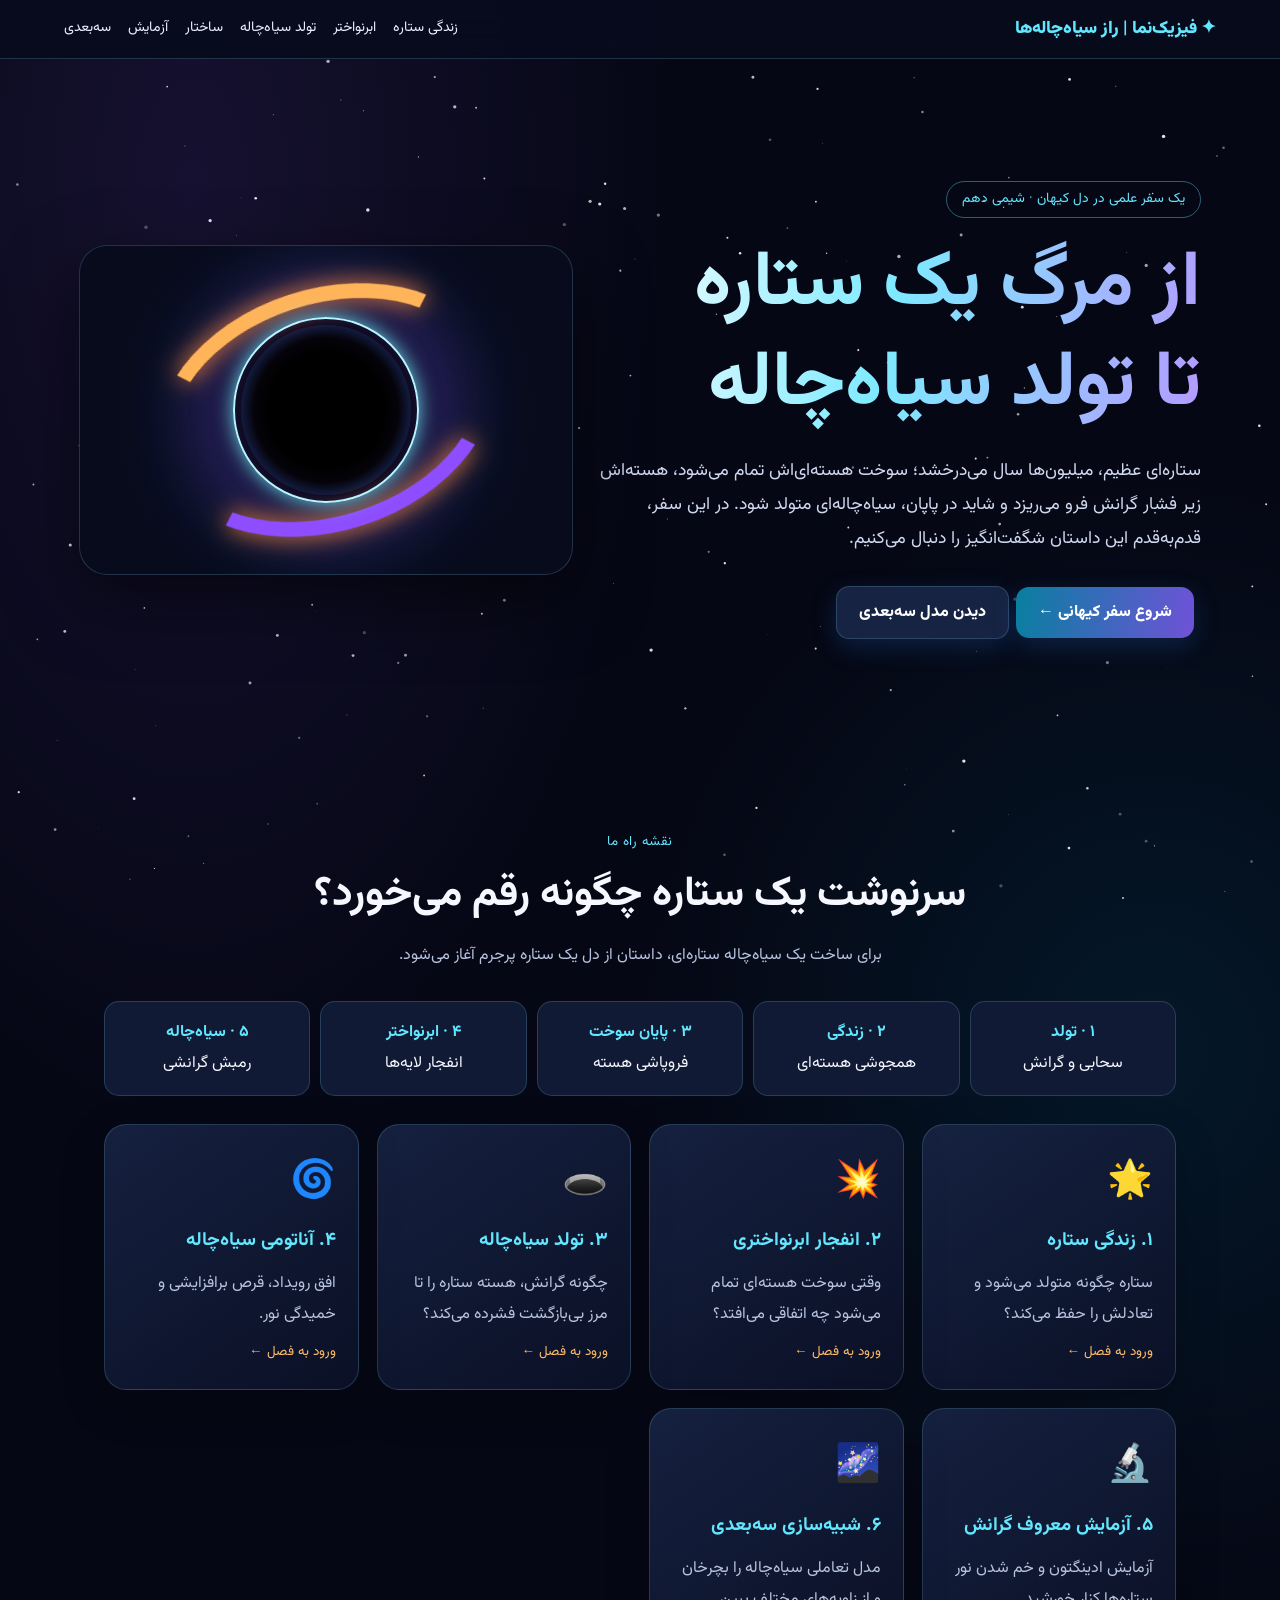
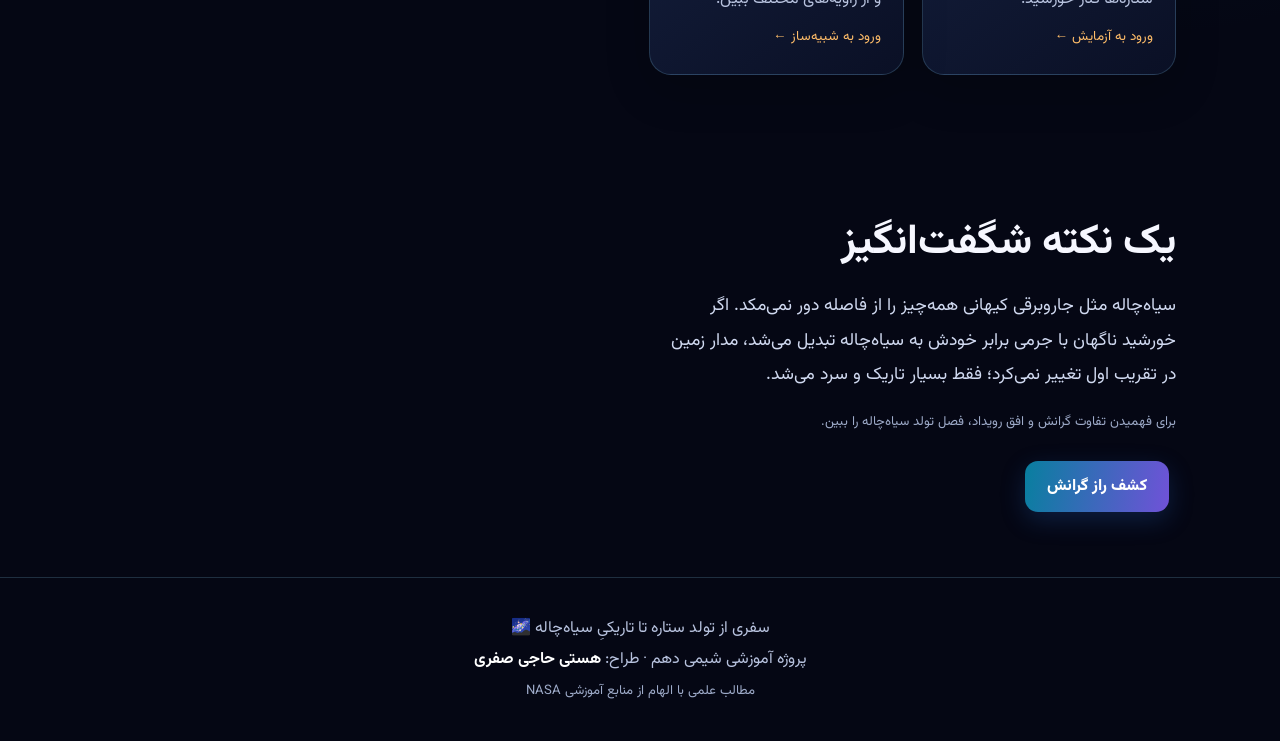
==== commit 188aaebd: "Remove external images that fail to load" ====
--- a/index.html
+++ b/index.html
@@ -8,4 +8,4 @@
 <a class="card" href="experiment.html"><div class="icon">🔬</div><h3>۵. آزمایش معروف گرانش</h3><p>آزمایش ادینگتون و خم شدن نور ستاره‌ها کنار خورشید.</p><span class="tag">ورود به آزمایش ←</span></a>
 <a class="card" href="simulation.html"><div class="icon">🌌</div><h3>۶. شبیه‌سازی سه‌بعدی</h3><p>مدل تعاملی سیاه‌چاله را بچرخان و از زاویه‌های مختلف ببین.</p><span class="tag">ورود به شبیه‌ساز ←</span></a>
 </div></section>
-<section><div class="split"><div><h2>یک نکته شگفت‌انگیز</h2><p class="lead">سیاه‌چاله مثل جاروبرقی کیهانی همه‌چیز را از فاصله دور نمی‌مکد. اگر خورشید ناگهان با جرمی برابر خودش به سیاه‌چاله تبدیل می‌شد، مدار زمین در تقریب اول تغییر نمی‌کرد؛ فقط بسیار تاریک و سرد می‌شد.</p><p class="caption">برای فهمیدن تفاوت گرانش و افق رویداد، فصل تولد سیاه‌چاله را ببین.</p><a class="btn" href="blackhole.html">کشف راز گرانش</a></div><img class="image" src="https://images.unsplash.com/photo-1462331940025-496dfbfc7564?auto=format&fit=crop&w=1100&q=85" alt="کهکشان و سحابی در فضا"></div></section><footer>سفری از تولد ستاره تا تاریکیِ سیاه‌چاله 🌌<br>پروژه آموزشی شیمی دهم · طراح: <strong>هستی حاجی صفری</strong><br><span class="caption">مطالب علمی با الهام از منابع آموزشی NASA</span></footer><script src="app.js"></script></body></html>+<section><div class="split"><div><h2>یک نکته شگفت‌انگیز</h2><p class="lead">سیاه‌چاله مثل جاروبرقی کیهانی همه‌چیز را از فاصله دور نمی‌مکد. اگر خورشید ناگهان با جرمی برابر خودش به سیاه‌چاله تبدیل می‌شد، مدار زمین در تقریب اول تغییر نمی‌کرد؛ فقط بسیار تاریک و سرد می‌شد.</p><p class="caption">برای فهمیدن تفاوت گرانش و افق رویداد، فصل تولد سیاه‌چاله را ببین.</p><a class="btn" href="blackhole.html">کشف راز گرانش</a></div></div></section><footer>سفری از تولد ستاره تا تاریکیِ سیاه‌چاله 🌌<br>پروژه آموزشی شیمی دهم · طراح: <strong>هستی حاجی صفری</strong><br><span class="caption">مطالب علمی با الهام از منابع آموزشی NASA</span></footer><script src="app.js"></script></body></html>
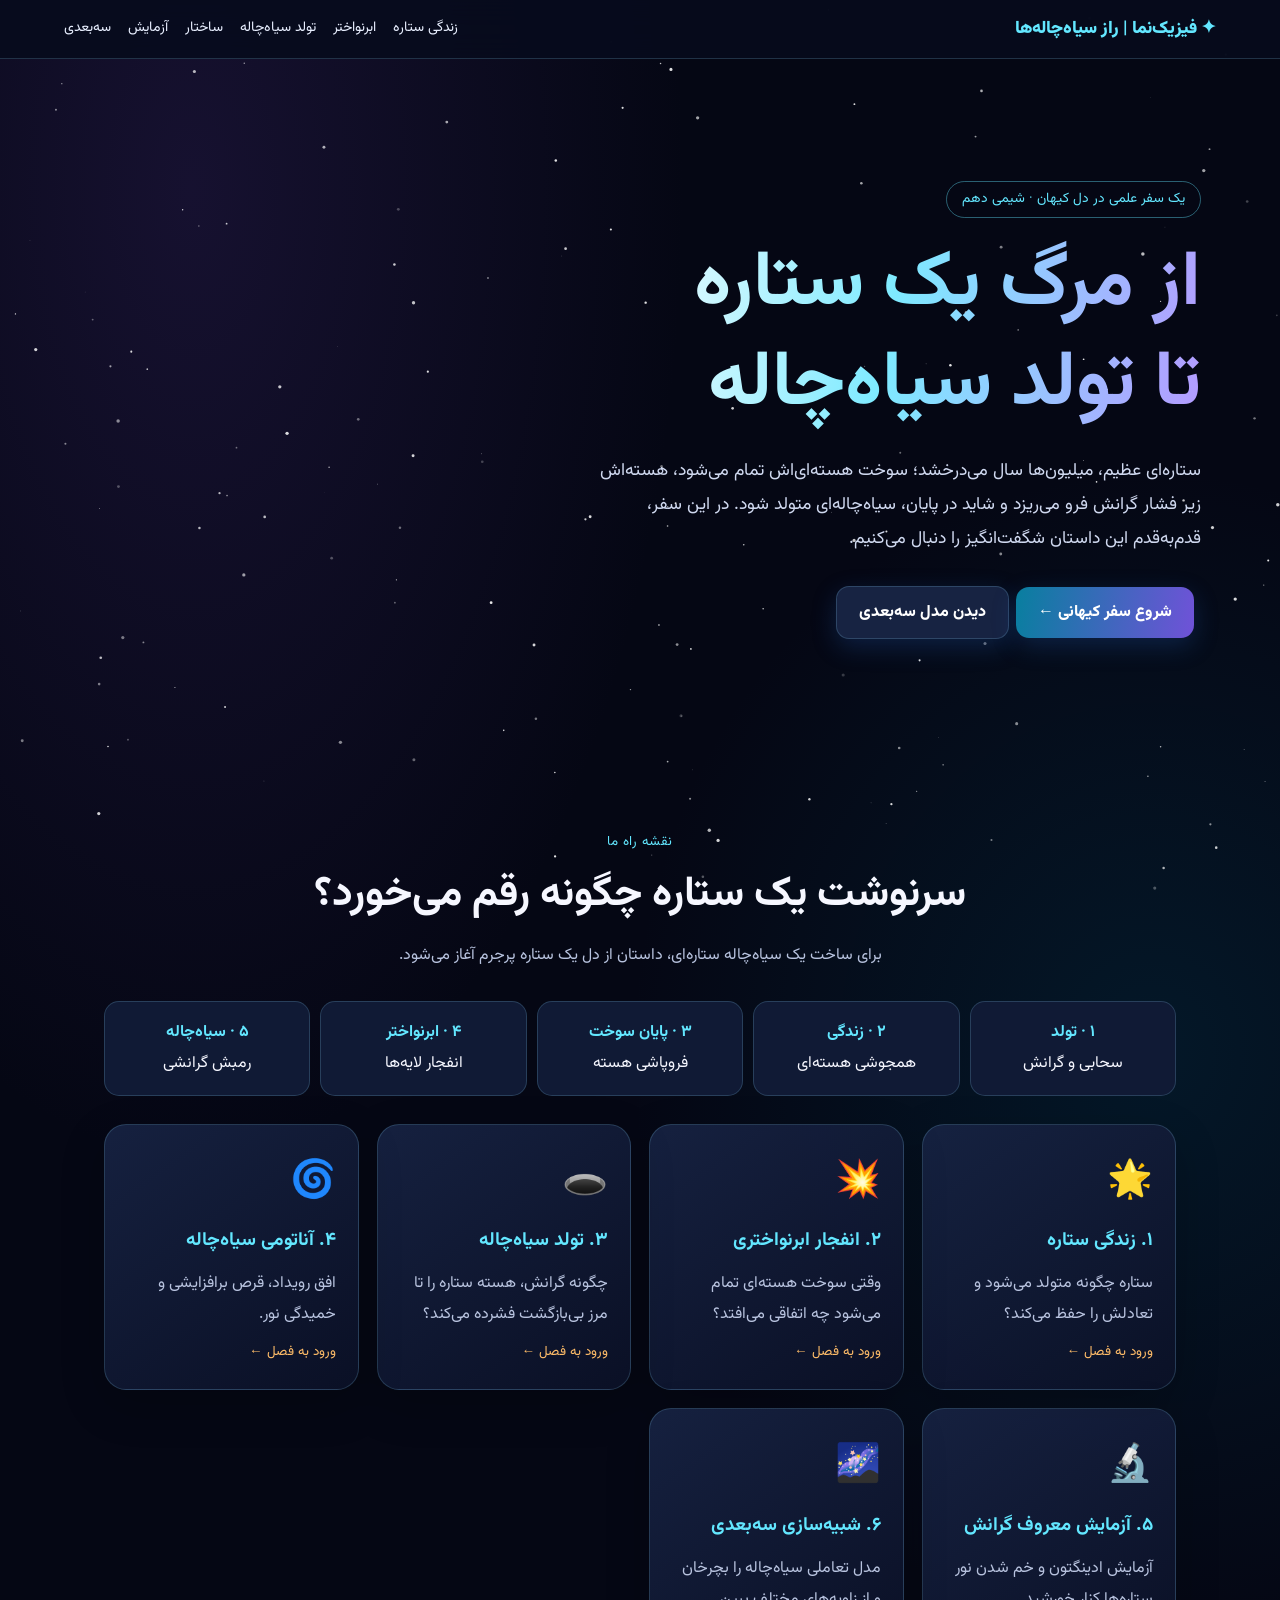
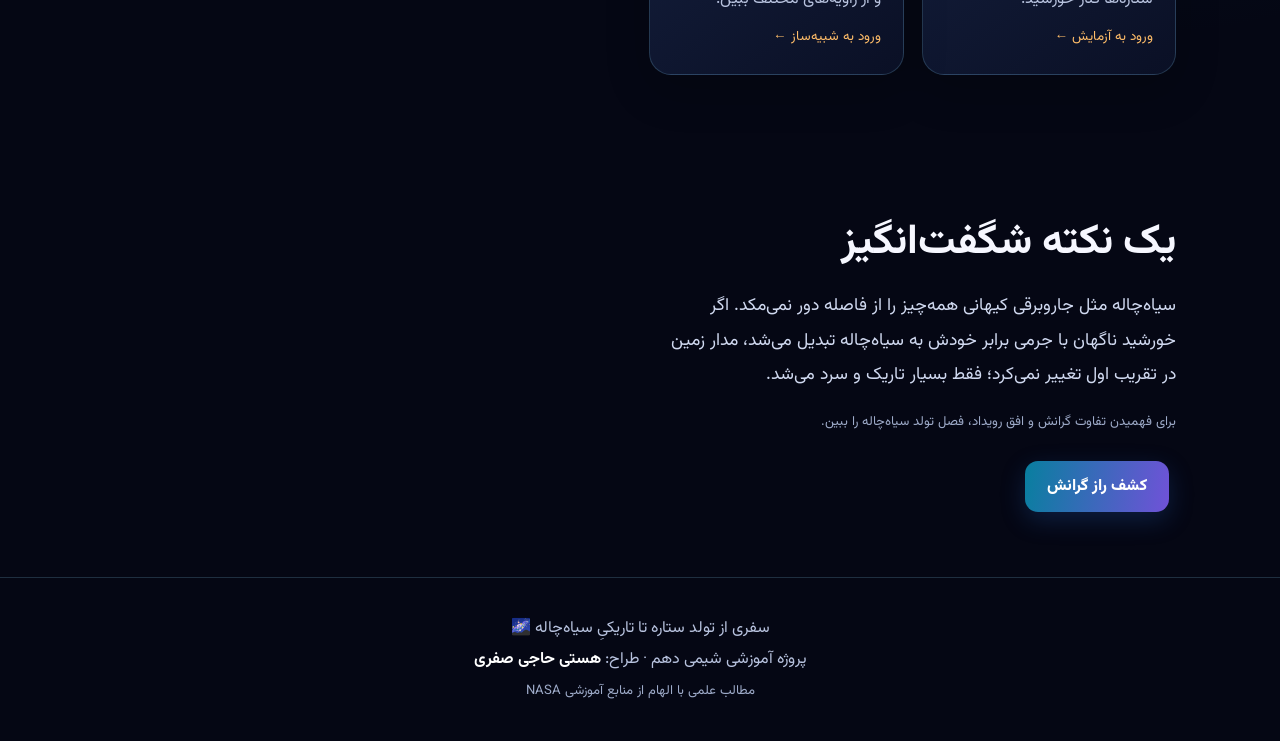
==== commit 56bc0a5a: "Remove non-loading decorative image visuals" ====
--- a/index.html
+++ b/index.html
@@ -1,5 +1,5 @@
 <!doctype html><html lang="fa" dir="rtl"><head><meta charset="utf-8"><meta name="viewport" content="width=device-width,initial-scale=1"><meta name="description" content="سفر علمی به چرخه زندگی ستاره‌ها و شکل‌گیری سیاه‌چاله‌ها"><title>راز تولد سیاه‌چاله | فیزیک‌نما</title><link rel="stylesheet" href="style.css"></head><body><canvas id="stars"></canvas><nav><a class="logo" href="index.html">✦ فیزیک‌نما | راز سیاه‌چاله‌ها</a><div class="navlinks"><a href="life.html">زندگی ستاره</a><a href="supernova.html">ابرنواختر</a><a href="blackhole.html">تولد سیاه‌چاله</a><a href="anatomy.html">ساختار</a><a href="experiment.html">آزمایش</a><a href="simulation.html">سه‌بعدی</a></div></nav>
-<header class="hero"><div class="hero-copy"><span class="eyebrow">یک سفر علمی در دل کیهان · شیمی دهم</span><h1>از مرگ یک ستاره<br>تا تولد سیاه‌چاله</h1><p class="lead">ستاره‌ای عظیم، میلیون‌ها سال می‌درخشد؛ سوخت هسته‌ای‌اش تمام می‌شود، هسته‌اش زیر فشار گرانش فرو می‌ریزد و شاید در پایان، سیاه‌چاله‌ای متولد شود. در این سفر، قدم‌به‌قدم این داستان شگفت‌انگیز را دنبال می‌کنیم.</p><a class="btn" href="life.html">شروع سفر کیهانی ←</a><a class="btn alt" href="simulation.html">دیدن مدل سه‌بعدی</a></div><div class="visual"><div class="blackhole"></div></div></header>
+<header class="hero"><div class="hero-copy"><span class="eyebrow">یک سفر علمی در دل کیهان · شیمی دهم</span><h1>از مرگ یک ستاره<br>تا تولد سیاه‌چاله</h1><p class="lead">ستاره‌ای عظیم، میلیون‌ها سال می‌درخشد؛ سوخت هسته‌ای‌اش تمام می‌شود، هسته‌اش زیر فشار گرانش فرو می‌ریزد و شاید در پایان، سیاه‌چاله‌ای متولد شود. در این سفر، قدم‌به‌قدم این داستان شگفت‌انگیز را دنبال می‌کنیم.</p><a class="btn" href="life.html">شروع سفر کیهانی ←</a><a class="btn alt" href="simulation.html">دیدن مدل سه‌بعدی</a></div></header>
 <section><div class="section-head"><small>نقشه راه ما</small><h2>سرنوشت یک ستاره چگونه رقم می‌خورد؟</h2><p class="muted">برای ساخت یک سیاه‌چاله ستاره‌ای، داستان از دل یک ستاره پرجرم آغاز می‌شود.</p></div><div class="timeline"><div class="step"><b>۱ · تولد</b>سحابی و گرانش</div><div class="step"><b>۲ · زندگی</b>همجوشی هسته‌ای</div><div class="step"><b>۳ · پایان سوخت</b>فروپاشی هسته</div><div class="step"><b>۴ · ابرنواختر</b>انفجار لایه‌ها</div><div class="step"><b>۵ · سیاه‌چاله</b>رمبش گرانشی</div></div><div class="grid">
 <a class="card" href="life.html"><div class="icon">🌟</div><h3>۱. زندگی ستاره</h3><p>ستاره چگونه متولد می‌شود و تعادلش را حفظ می‌کند؟</p><span class="tag">ورود به فصل ←</span></a>
 <a class="card" href="supernova.html"><div class="icon">💥</div><h3>۲. انفجار ابرنواختری</h3><p>وقتی سوخت هسته‌ای تمام می‌شود چه اتفاقی می‌افتد؟</p><span class="tag">ورود به فصل ←</span></a>
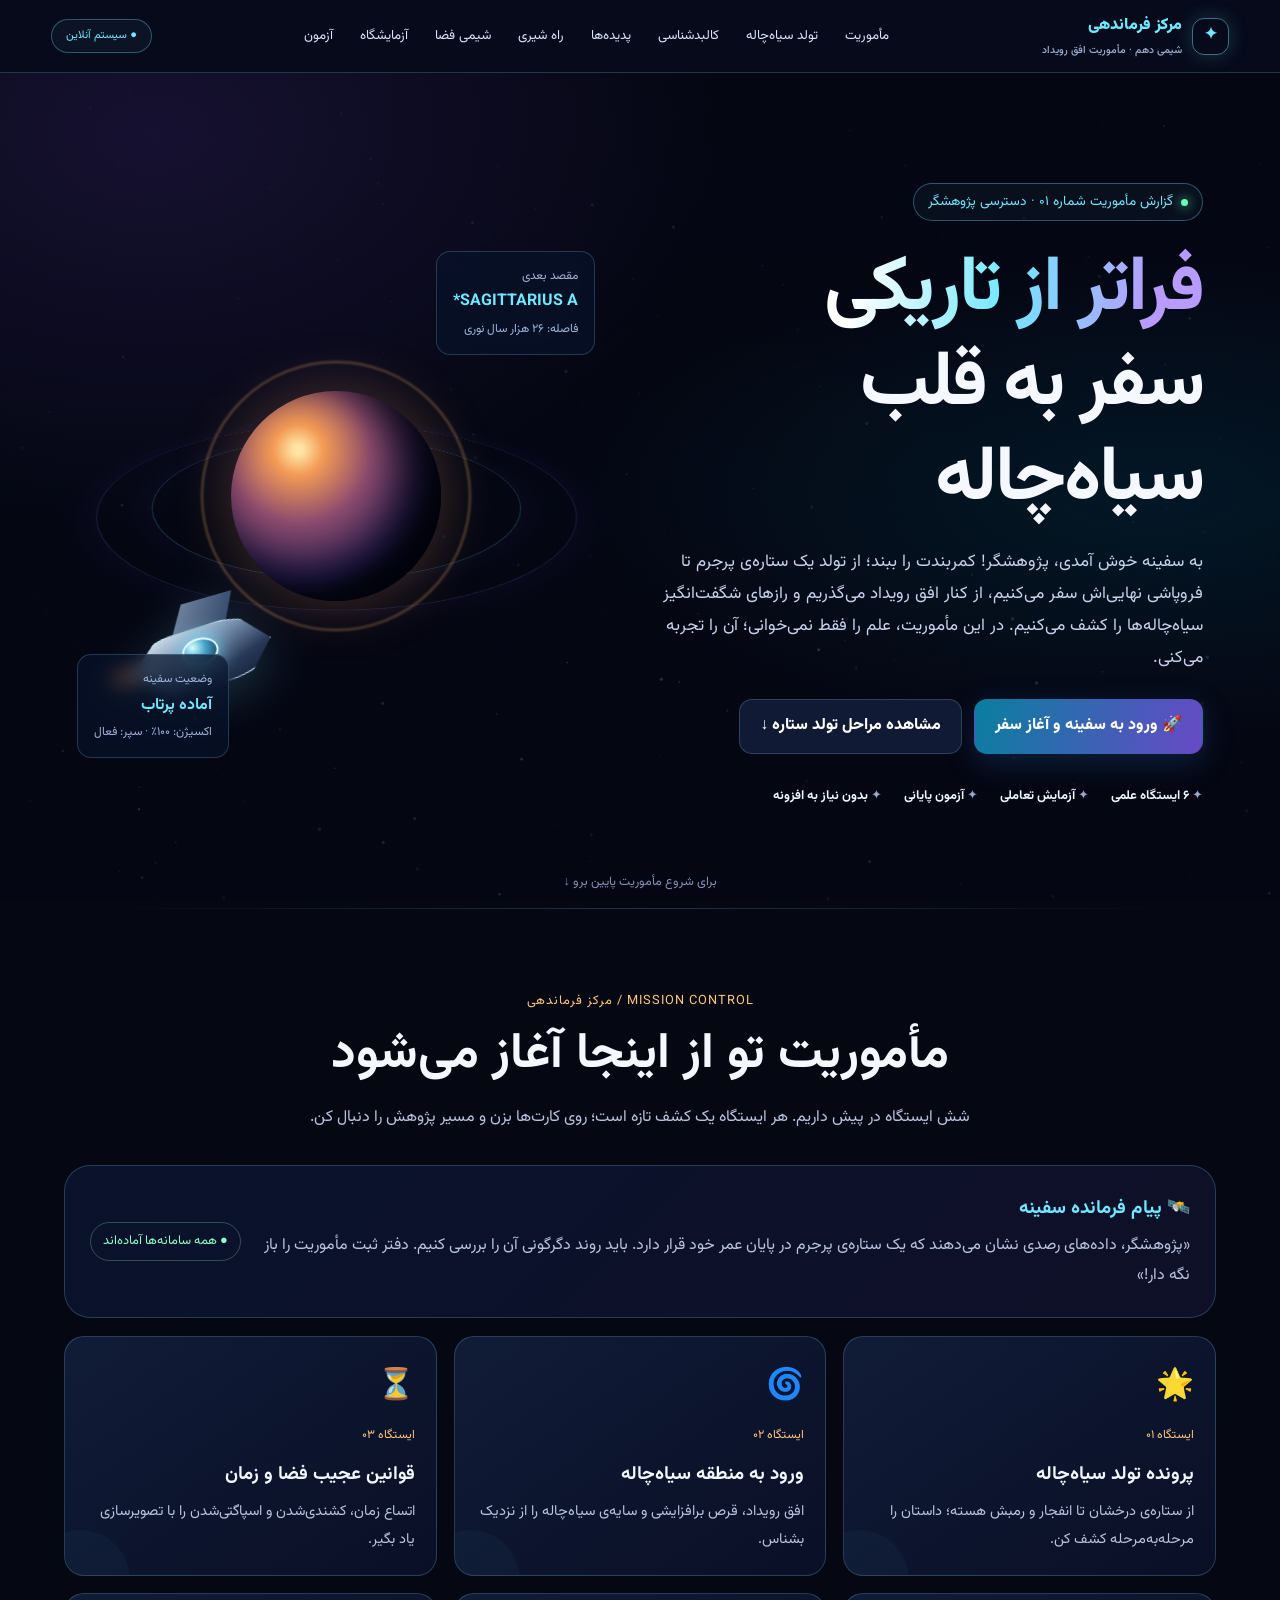
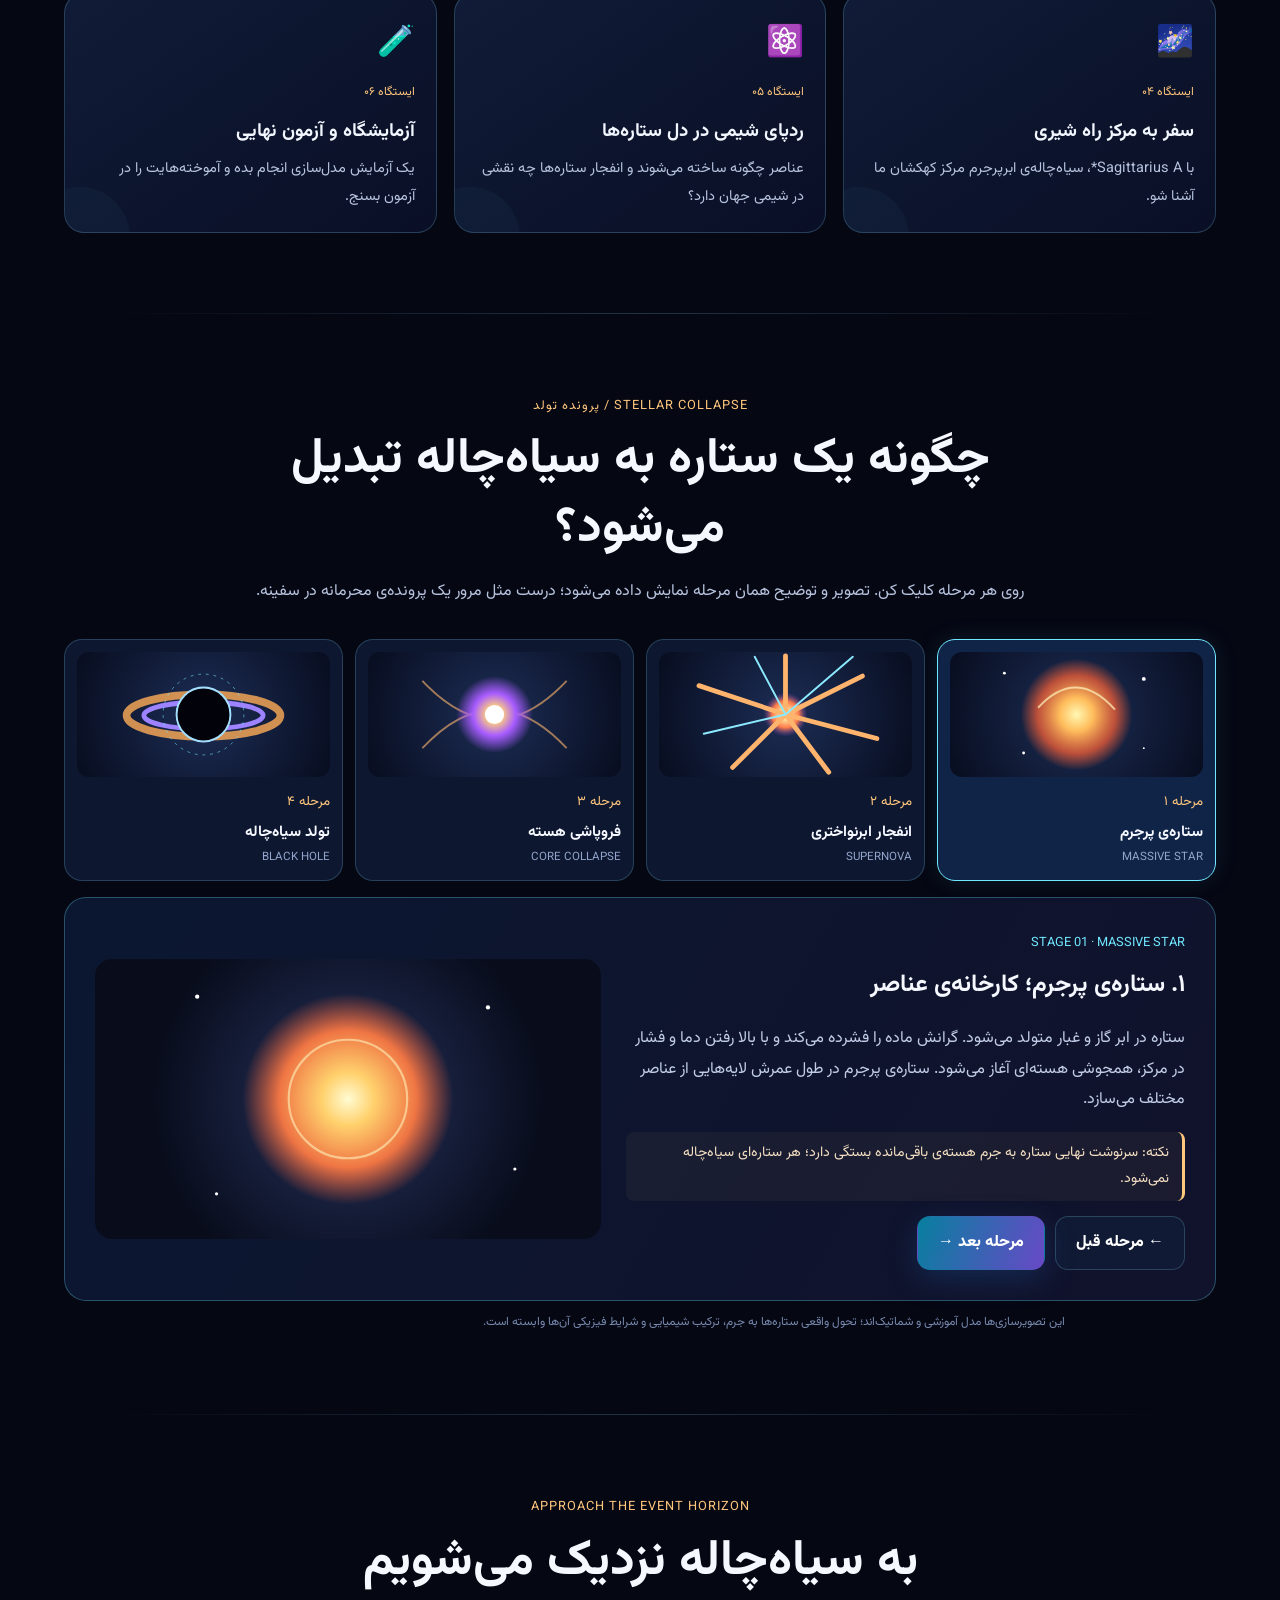
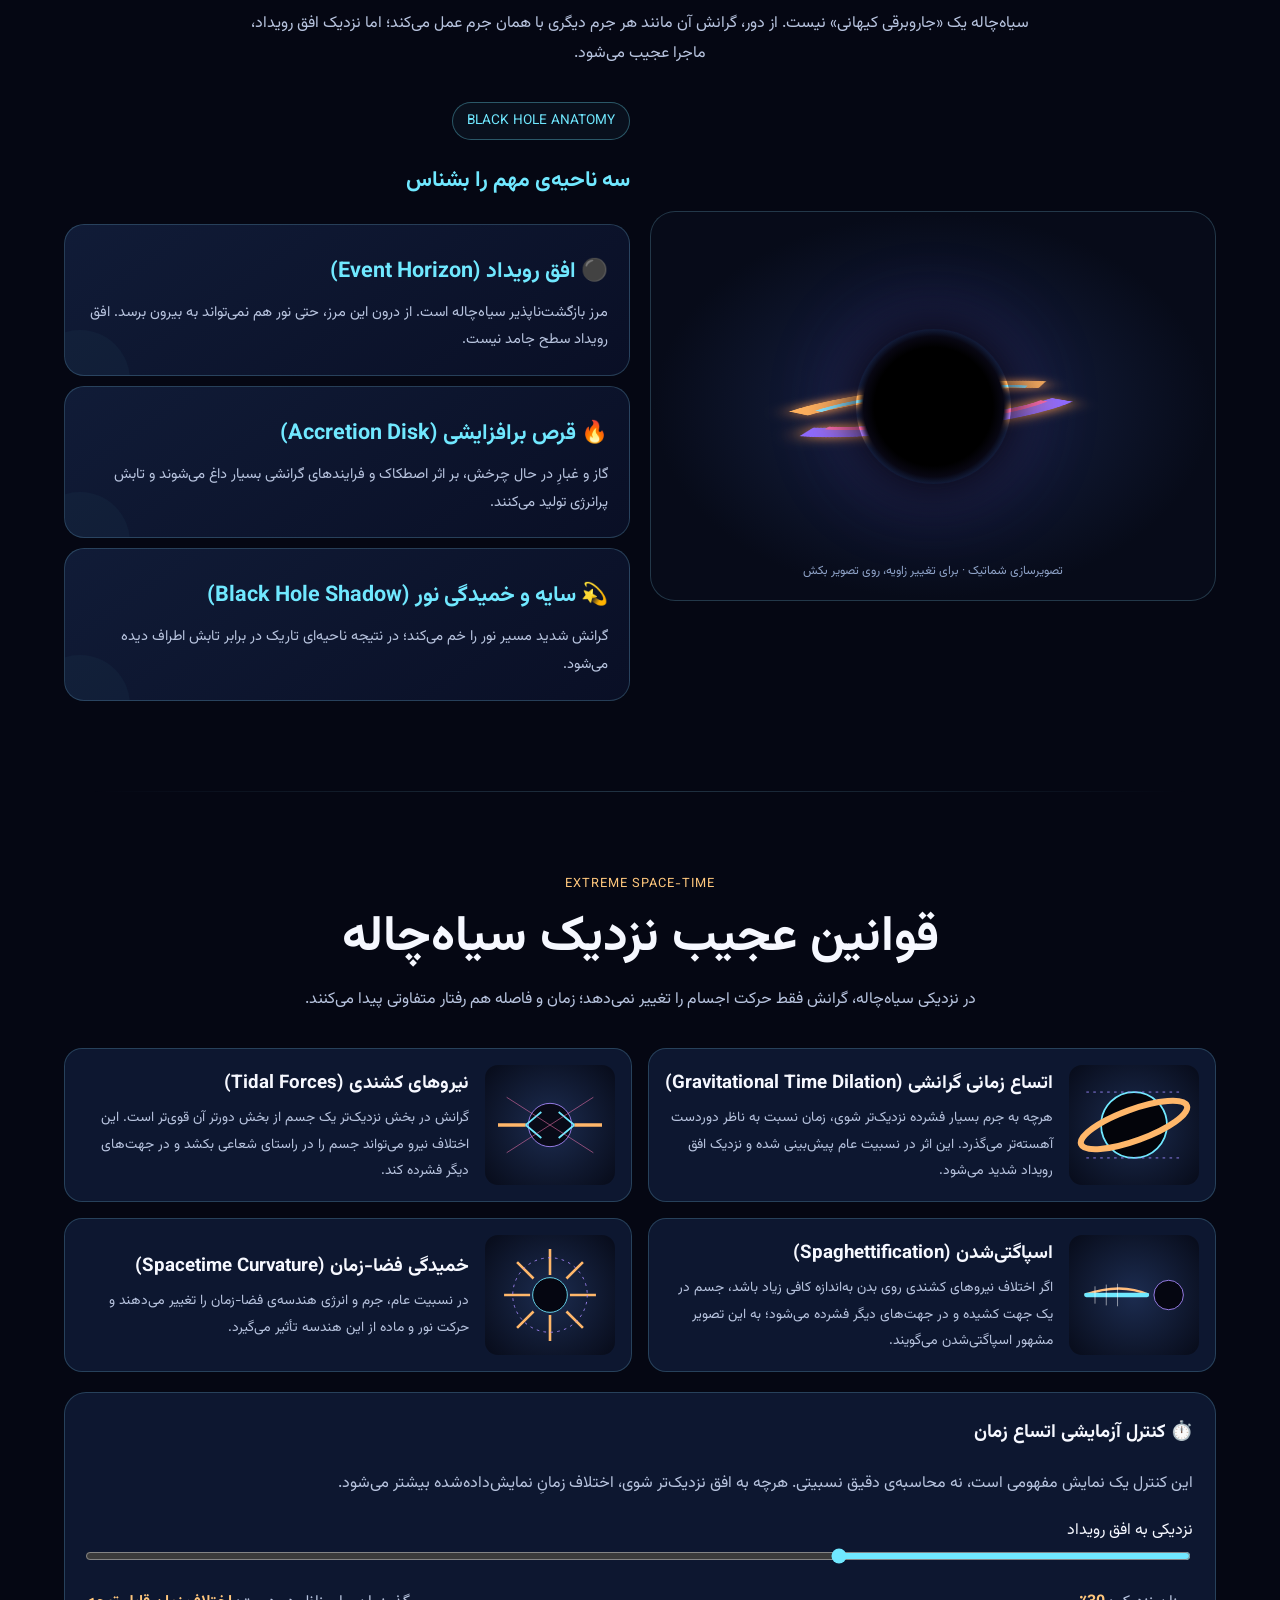
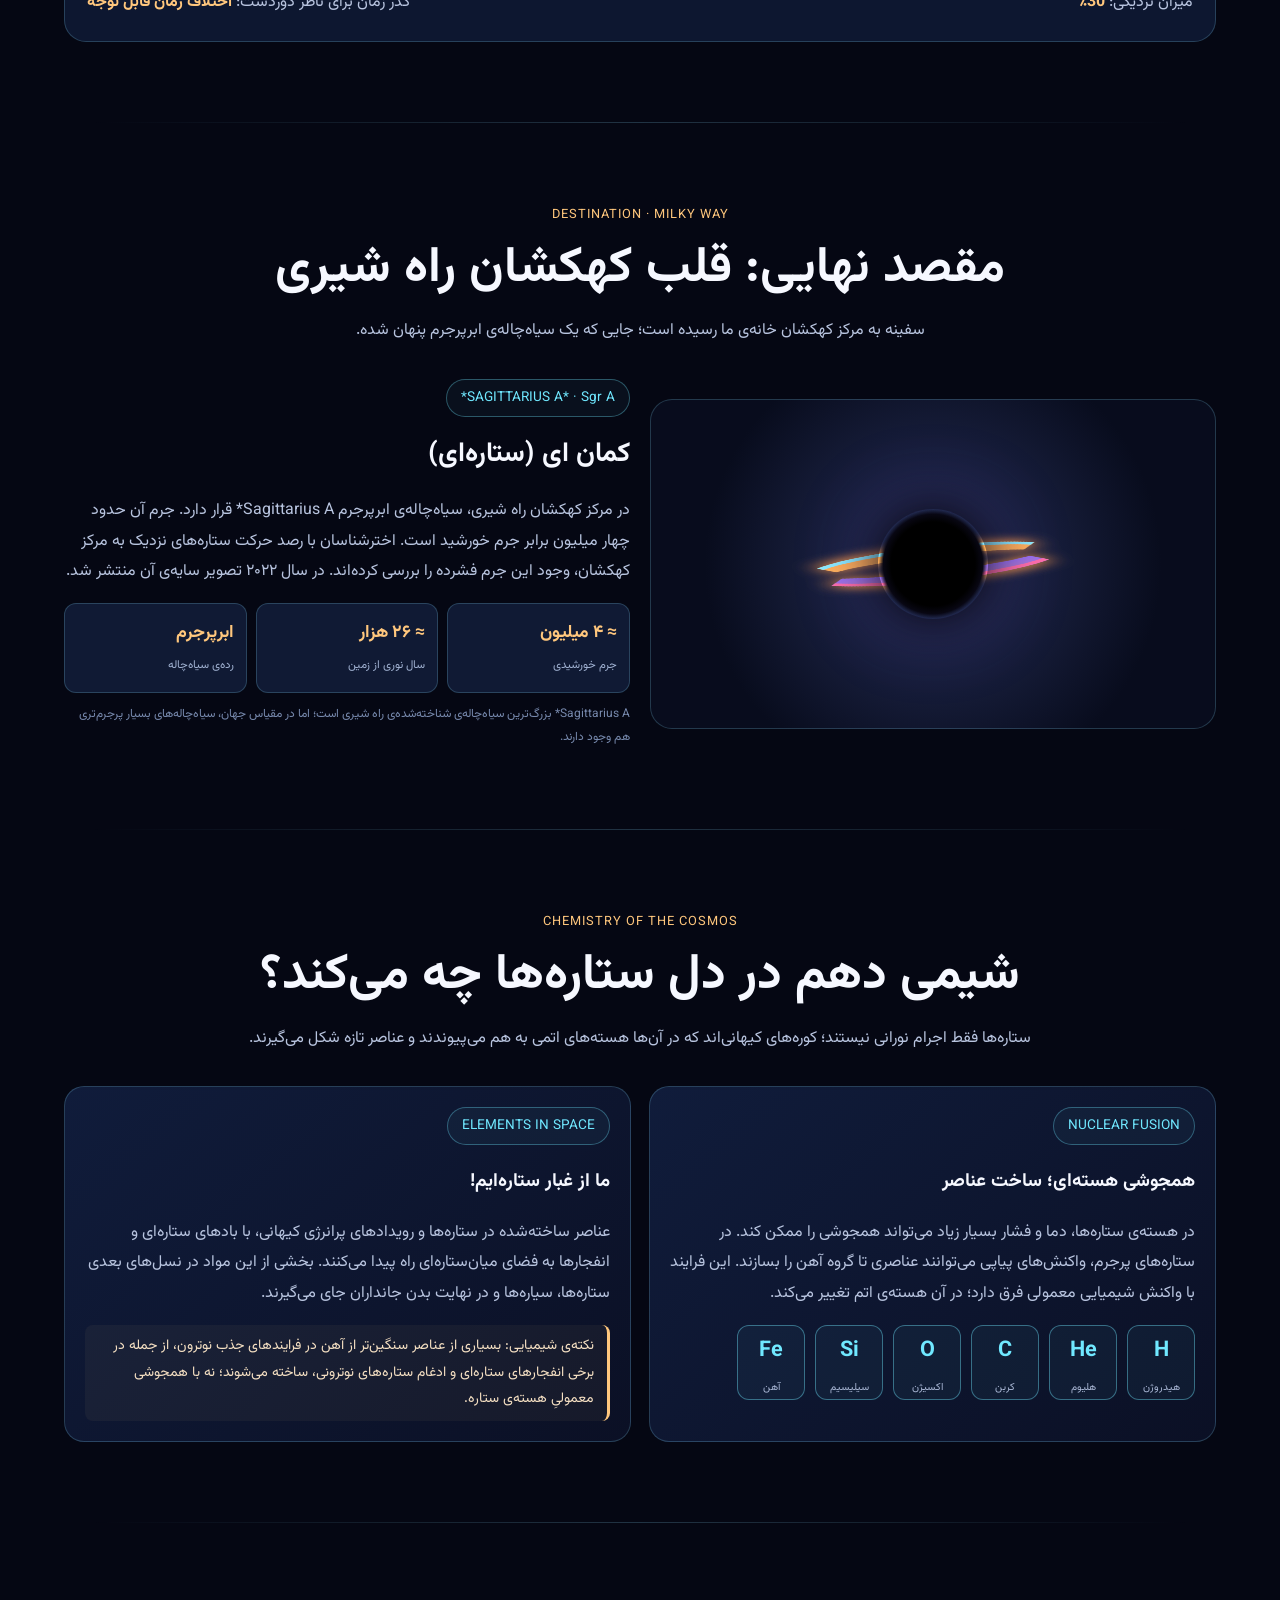
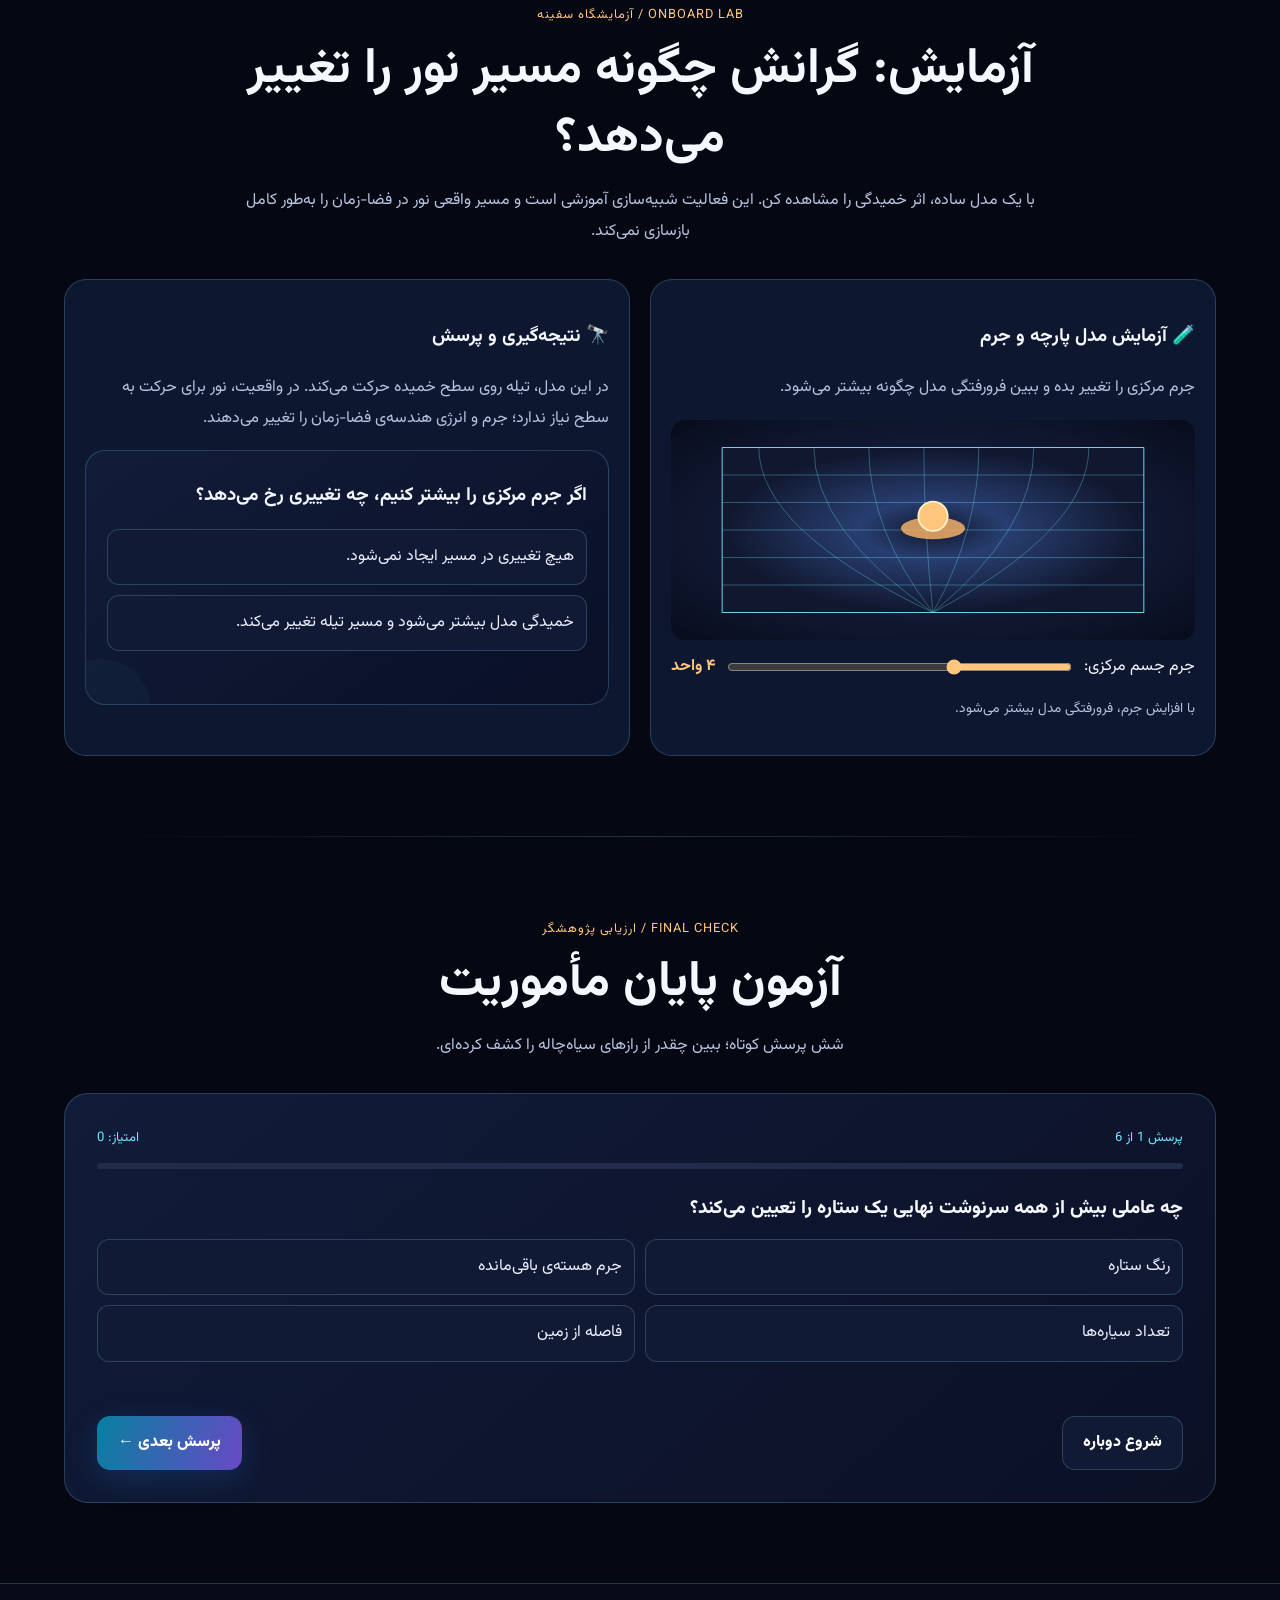
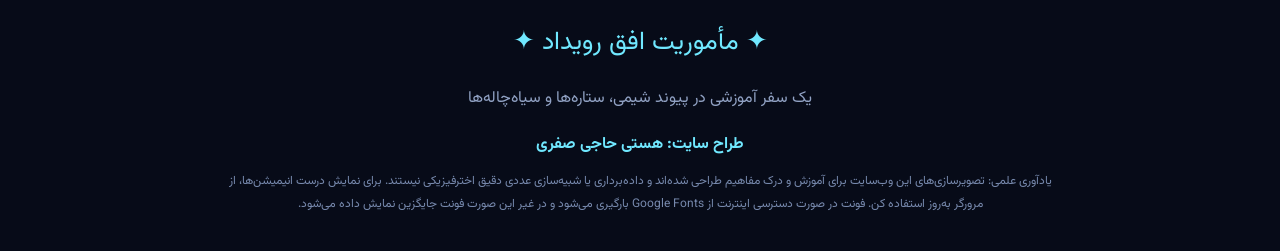
==== commit b586e572: "Build immersive self-contained black hole mission website for grade 10 chemistry" ====
--- a/index.html
+++ b/index.html
@@ -1,11 +1,172 @@
-<!doctype html><html lang="fa" dir="rtl"><head><meta charset="utf-8"><meta name="viewport" content="width=device-width,initial-scale=1"><meta name="description" content="سفر علمی به چرخه زندگی ستاره‌ها و شکل‌گیری سیاه‌چاله‌ها"><title>راز تولد سیاه‌چاله | فیزیک‌نما</title><link rel="stylesheet" href="style.css"></head><body><canvas id="stars"></canvas><nav><a class="logo" href="index.html">✦ فیزیک‌نما | راز سیاه‌چاله‌ها</a><div class="navlinks"><a href="life.html">زندگی ستاره</a><a href="supernova.html">ابرنواختر</a><a href="blackhole.html">تولد سیاه‌چاله</a><a href="anatomy.html">ساختار</a><a href="experiment.html">آزمایش</a><a href="simulation.html">سه‌بعدی</a></div></nav>
-<header class="hero"><div class="hero-copy"><span class="eyebrow">یک سفر علمی در دل کیهان · شیمی دهم</span><h1>از مرگ یک ستاره<br>تا تولد سیاه‌چاله</h1><p class="lead">ستاره‌ای عظیم، میلیون‌ها سال می‌درخشد؛ سوخت هسته‌ای‌اش تمام می‌شود، هسته‌اش زیر فشار گرانش فرو می‌ریزد و شاید در پایان، سیاه‌چاله‌ای متولد شود. در این سفر، قدم‌به‌قدم این داستان شگفت‌انگیز را دنبال می‌کنیم.</p><a class="btn" href="life.html">شروع سفر کیهانی ←</a><a class="btn alt" href="simulation.html">دیدن مدل سه‌بعدی</a></div></header>
-<section><div class="section-head"><small>نقشه راه ما</small><h2>سرنوشت یک ستاره چگونه رقم می‌خورد؟</h2><p class="muted">برای ساخت یک سیاه‌چاله ستاره‌ای، داستان از دل یک ستاره پرجرم آغاز می‌شود.</p></div><div class="timeline"><div class="step"><b>۱ · تولد</b>سحابی و گرانش</div><div class="step"><b>۲ · زندگی</b>همجوشی هسته‌ای</div><div class="step"><b>۳ · پایان سوخت</b>فروپاشی هسته</div><div class="step"><b>۴ · ابرنواختر</b>انفجار لایه‌ها</div><div class="step"><b>۵ · سیاه‌چاله</b>رمبش گرانشی</div></div><div class="grid">
-<a class="card" href="life.html"><div class="icon">🌟</div><h3>۱. زندگی ستاره</h3><p>ستاره چگونه متولد می‌شود و تعادلش را حفظ می‌کند؟</p><span class="tag">ورود به فصل ←</span></a>
-<a class="card" href="supernova.html"><div class="icon">💥</div><h3>۲. انفجار ابرنواختری</h3><p>وقتی سوخت هسته‌ای تمام می‌شود چه اتفاقی می‌افتد؟</p><span class="tag">ورود به فصل ←</span></a>
-<a class="card" href="blackhole.html"><div class="icon">🕳️</div><h3>۳. تولد سیاه‌چاله</h3><p>چگونه گرانش، هسته ستاره را تا مرز بی‌بازگشت فشرده می‌کند؟</p><span class="tag">ورود به فصل ←</span></a>
-<a class="card" href="anatomy.html"><div class="icon">🌀</div><h3>۴. آناتومی سیاه‌چاله</h3><p>افق رویداد، قرص برافزایشی و خمیدگی نور.</p><span class="tag">ورود به فصل ←</span></a>
-<a class="card" href="experiment.html"><div class="icon">🔬</div><h3>۵. آزمایش معروف گرانش</h3><p>آزمایش ادینگتون و خم شدن نور ستاره‌ها کنار خورشید.</p><span class="tag">ورود به آزمایش ←</span></a>
-<a class="card" href="simulation.html"><div class="icon">🌌</div><h3>۶. شبیه‌سازی سه‌بعدی</h3><p>مدل تعاملی سیاه‌چاله را بچرخان و از زاویه‌های مختلف ببین.</p><span class="tag">ورود به شبیه‌ساز ←</span></a>
-</div></section>
-<section><div class="split"><div><h2>یک نکته شگفت‌انگیز</h2><p class="lead">سیاه‌چاله مثل جاروبرقی کیهانی همه‌چیز را از فاصله دور نمی‌مکد. اگر خورشید ناگهان با جرمی برابر خودش به سیاه‌چاله تبدیل می‌شد، مدار زمین در تقریب اول تغییر نمی‌کرد؛ فقط بسیار تاریک و سرد می‌شد.</p><p class="caption">برای فهمیدن تفاوت گرانش و افق رویداد، فصل تولد سیاه‌چاله را ببین.</p><a class="btn" href="blackhole.html">کشف راز گرانش</a></div></div></section><footer>سفری از تولد ستاره تا تاریکیِ سیاه‌چاله 🌌<br>پروژه آموزشی شیمی دهم · طراح: <strong>هستی حاجی صفری</strong><br><span class="caption">مطالب علمی با الهام از منابع آموزشی NASA</span></footer><script src="app.js"></script></body></html>+<!doctype html>
+<html lang="fa" dir="rtl">
+<head>
+<meta charset="utf-8"><meta name="viewport" content="width=device-width,initial-scale=1">
+<meta name="theme-color" content="#050713">
+<meta name="description" content="مأموریت فضایی شیمی دهم؛ از تولد ستاره تا سیاه‌چاله، با تجربه‌های تعاملی، آزمایش و آزمون.">
+<title>ماموریت افق رویداد | شیمی دهم</title>
+<style>
+@import url('https://fonts.googleapis.com/css2?family=Vazirmatn:wght@300;400;500;600;700;800;900&display=swap');
+:root{--bg:#050713;--panel:#0d1530;--panel2:#121d3c;--cyan:#70e8ff;--gold:#ffc77d;--violet:#a78bfa;--pink:#ff7ab6;--muted:#b8c4df;--line:#8ddfff35;--white:#f6f8ff}
+*{box-sizing:border-box}html{scroll-behavior:smooth;scroll-padding-top:90px}body{margin:0;background:var(--bg);color:var(--white);font-family:Vazirmatn,Tahoma,sans-serif;line-height:1.9;overflow-x:hidden}button,input{font:inherit}button{cursor:pointer}a{color:inherit;text-decoration:none}#stars{position:fixed;inset:0;width:100%;height:100%;z-index:-2;pointer-events:none}body:before{content:"";position:fixed;inset:0;z-index:-1;pointer-events:none;background:radial-gradient(ellipse at 12% 15%,#38266c55,transparent 36%),radial-gradient(ellipse at 90% 55%,#00465c44,transparent 35%),linear-gradient(#050713ee,#050713bb)}
+header.topbar{position:sticky;top:0;z-index:50;display:flex;align-items:center;justify-content:space-between;gap:14px;padding:11px clamp(14px,4vw,58px);background:#070b1beF;border-bottom:1px solid var(--line);backdrop-filter:blur(18px)}.brand{display:flex;align-items:center;gap:10px;font-weight:900;color:var(--cyan);white-space:nowrap}.brand-mark{display:grid;place-items:center;width:37px;height:37px;border:1px solid #70e8ff77;border-radius:12px;box-shadow:0 0 20px #70e8ff33}.nav{display:flex;gap:7px;flex-wrap:wrap}.nav a{font-size:.83rem;color:#dbe5ff;padding:6px 10px;border-radius:9px}.nav a:hover{background:#70e8ff18;color:var(--cyan)}.top-actions{display:flex;align-items:center;gap:8px}.sound{border:1px solid var(--line);background:#101a34;color:var(--cyan);border-radius:10px;padding:7px 10px}
+.hero{min-height:calc(100svh - 65px);max-width:1400px;margin:auto;padding:65px clamp(18px,6vw,90px) 55px;display:grid;grid-template-columns:1.05fr .95fr;align-items:center;gap:35px;position:relative}.eyebrow{display:inline-flex;align-items:center;gap:8px;border:1px solid #70e8ff55;background:#70e8ff0b;color:var(--cyan);padding:5px 14px;border-radius:40px;font-size:.85rem}.pulse{width:7px;height:7px;border-radius:50%;background:#65ffb6;box-shadow:0 0 12px #65ffb6}.hero h1{font-size:clamp(2.5rem,6vw,5.6rem);line-height:1.24;margin:22px 0 14px;letter-spacing:-2px}.gradient{background:linear-gradient(100deg,#fff 10%,#72e8ff 48%,#b79bff 85%);color:transparent;background-clip:text}.hero p{color:#c7d2ec;max-width:650px;font-size:1.06rem}.hero-buttons{display:flex;gap:12px;flex-wrap:wrap;margin-top:25px}.btn{display:inline-flex;align-items:center;justify-content:center;gap:9px;border:1px solid transparent;border-radius:13px;padding:11px 20px;background:linear-gradient(110deg,#087f9f,#6849c6);color:white;font-weight:800;box-shadow:0 9px 30px #2167b744;transition:.2s}.btn:hover{transform:translateY(-3px);filter:brightness(1.12)}.btn.ghost{background:#101a34;border-color:var(--line);box-shadow:none}.hero-meta{display:flex;gap:22px;flex-wrap:wrap;margin-top:30px;color:#94a6c9;font-size:.8rem}.hero-meta b{color:#eaf8ff}
+.ship-scene{height:min(570px,72vw);min-height:380px;position:relative;display:grid;place-items:center;perspective:900px}.orbit{position:absolute;width:90%;aspect-ratio:1;border:1px solid #8c85ff30;border-radius:50%;transform:rotateX(68deg) rotateZ(-20deg);box-shadow:0 0 45px #764cff12}.orbit.o2{width:70%;transform:rotateX(68deg) rotateZ(45deg);border-color:#70e8ff38}.planet{position:absolute;width:210px;height:210px;border-radius:50%;background:radial-gradient(circle at 32% 28%,#ffe5a5 0 2%,#f49b55 12%,#8d4b6e 35%,#231b50 64%,#080b20 72%);box-shadow:inset -30px -18px 45px #02030b,0 0 60px #ff9e6245;animation:float 6s ease-in-out infinite}.planet:after{content:"";position:absolute;inset:-30px;border-radius:50%;border:2px solid #ffb76c55;filter:blur(1px)}.ship{position:absolute;width:220px;height:115px;left:4%;bottom:12%;transform:rotate(-16deg);animation:shipfloat 5s ease-in-out infinite;filter:drop-shadow(0 12px 24px #70dfff33)}.ship-body{position:absolute;left:30px;top:27px;width:145px;height:62px;border-radius:55% 45% 45% 55%;background:linear-gradient(160deg,#f4fbff,#829ab9 38%,#283958 72%,#111b32);border:1px solid #c9f6ff;clip-path:polygon(0 50%,23% 5%,80% 0,100% 50%,80% 100%,23% 95%)}.ship-window{position:absolute;left:85px;top:39px;width:37px;height:27px;border-radius:50%;background:radial-gradient(circle at 30% 25%,#d5ffff,#45a4ca 45%,#15375c);border:2px solid #e5fcff;box-shadow:0 0 20px #70e8ff}.wing{position:absolute;left:75px;top:2px;width:75px;height:38px;background:linear-gradient(120deg,#8194ad,#263c60);clip-path:polygon(0 100%,30% 0,100% 0,75% 100%)}.flame{position:absolute;left:0;top:48px;width:50px;height:18px;background:linear-gradient(90deg,transparent,#ff8c48,#ffe9a3);filter:blur(5px);border-radius:50%;animation:flame .3s infinite alternate}.hud{position:absolute;right:0;top:7%;padding:13px 16px;background:#08132ab9;border:1px solid var(--line);border-radius:14px;color:#9db5d9;font-size:.75rem;backdrop-filter:blur(8px)}.hud b{display:block;color:var(--cyan);font-size:1rem}.hud.bottom{top:auto;right:auto;left:0;bottom:4%}.scrollhint{position:absolute;bottom:13px;left:50%;transform:translateX(-50%);color:#8292b5;font-size:.78rem;animation:bob 1.8s infinite}
+@keyframes float{50%{transform:translateY(-16px) rotate(4deg)}}@keyframes shipfloat{50%{transform:translate(12px,-13px) rotate(-12deg)}}@keyframes flame{to{opacity:.5;transform:scaleX(.75)}}@keyframes bob{50%{transform:translate(-50%,7px)}}
+.section{max-width:1300px;margin:auto;padding:80px clamp(18px,5vw,70px)}.section-head{max-width:800px;margin:0 auto 32px;text-align:center}.kicker{color:var(--gold);font-size:.8rem;letter-spacing:1px}.section h2{font-size:clamp(1.8rem,4vw,3.1rem);line-height:1.4;margin:8px 0 12px}.section-head p{color:var(--muted);margin:0}.divider{height:1px;background:linear-gradient(90deg,transparent,var(--line),transparent);max-width:1100px;margin:auto}
+.mission{background:linear-gradient(135deg,#0b1530dd,#10112aee);border:1px solid var(--line);border-radius:26px;padding:25px;display:grid;grid-template-columns:1fr auto;align-items:center;gap:20px}.mission h3{margin:0;color:var(--cyan)}.mission p{margin:4px 0 0;color:var(--muted)}.mission-status{color:#8fffc5;font-size:.8rem;border:1px solid #8fffc544;padding:6px 12px;border-radius:30px}
+.grid{display:grid;grid-template-columns:repeat(3,1fr);gap:17px}.card{background:linear-gradient(145deg,#121e3bea,#0a1027ee);border:1px solid var(--line);border-radius:20px;padding:21px;position:relative;overflow:hidden;transition:.25s}.card:hover{transform:translateY(-5px);border-color:#70e8ff88;box-shadow:0 15px 45px #0005}.card .num{font-size:.75rem;color:var(--gold)}.card h3{margin:6px 0;color:#f2f6ff}.card p{margin:0;color:var(--muted);font-size:.91rem}.card-icon{font-size:1.9rem;margin-bottom:5px}.card:after{content:"";position:absolute;width:100px;height:100px;border-radius:50%;background:#70e8ff08;left:-35px;bottom:-55px}
+.stages{display:grid;grid-template-columns:repeat(4,1fr);gap:12px}.stage{border:1px solid var(--line);border-radius:18px;background:#0d1730;padding:12px;text-align:right;color:var(--white);transition:.25s;min-width:0}.stage.active,.stage:hover{border-color:var(--cyan);background:#102448;box-shadow:0 0 24px #70e8ff18}.stage-art{height:125px;border-radius:12px;background:radial-gradient(circle at 50% 50%,#1c2d55,#080d1f);display:grid;place-items:center;overflow:hidden;margin-bottom:10px}.stage-art svg{width:100%;height:100%}.stage small{color:var(--gold)}.stage strong{display:block;font-size:.95rem}.stage em{display:block;color:#92a5ca;font-size:.72rem;font-style:normal}
+.stage-detail{margin-top:16px;border:1px solid #70e8ff4a;border-radius:22px;background:linear-gradient(120deg,#0b1731,#11122b);padding:clamp(17px,3vw,30px);display:grid;grid-template-columns:1.05fr .95fr;gap:25px;align-items:center;min-height:300px}.stage-detail h3{font-size:1.5rem;margin:4px 0}.stage-detail p{color:#c2cee7}.stage-detail .english{color:var(--cyan);font-size:.8rem}.stage-detail .visualbox{min-height:230px;border-radius:17px;background:radial-gradient(circle,#26335f,#080c1b 68%);display:grid;place-items:center;overflow:hidden}.stage-detail .visualbox svg{width:100%;height:100%;max-height:280px}.fact{border-right:3px solid var(--gold);padding:8px 13px;color:#f4dfc2;background:#ffc77d0c;border-radius:8px;font-size:.88rem}.controls{display:flex;gap:10px;flex-wrap:wrap;margin-top:15px}
+.blackhole-lab{display:grid;grid-template-columns:1fr 1fr;gap:20px;align-items:center}.bh-visual{min-height:390px;border-radius:25px;border:1px solid var(--line);background:radial-gradient(ellipse at center,#182448,#070b19 70%);position:relative;display:grid;place-items:center;overflow:hidden;perspective:800px}.bh-core{width:155px;height:155px;border-radius:50%;background:radial-gradient(circle,#000 0 54%,#080713 64%,transparent 70%);box-shadow:0 0 50px #000,0 0 90px #8b56ff44;position:relative;z-index:2}.bh-disk{position:absolute;width:330px;height:115px;border:25px solid transparent;border-top-color:#ffb35b;border-bottom-color:#8e6bff;border-radius:50%;transform:rotateX(68deg) rotateZ(-18deg);filter:drop-shadow(0 0 12px #ff9c49);animation:spin 9s linear infinite}.bh-disk.d2{width:270px;height:90px;border-width:8px;border-top-color:#8aeaff;border-bottom-color:#ff6ea8;animation-duration:13s;animation-direction:reverse}.bh-label{position:absolute;bottom:17px;color:#8fa3c8;font-size:.76rem}.bh-info h3{color:var(--cyan);font-size:1.35rem}.bh-info p{color:var(--muted)}@keyframes spin{to{transform:rotateX(68deg) rotateZ(342deg)}}
+.phenomena{display:grid;grid-template-columns:repeat(2,1fr);gap:16px}.phenomenon{display:grid;grid-template-columns:130px 1fr;gap:16px;align-items:center;padding:16px;background:#0d1730;border:1px solid var(--line);border-radius:18px}.phenomenon-art{height:120px;border-radius:13px;background:radial-gradient(circle,#1c2c50,#070b19);display:grid;place-items:center;overflow:hidden}.phenomenon-art svg{width:100%;height:100%}.phenomenon h3{margin:0 0 4px}.phenomenon p{margin:0;color:var(--muted);font-size:.86rem}
+.time-demo{background:#0d1730;border:1px solid var(--line);border-radius:22px;padding:22px;margin-top:20px}.time-demo input{width:100%;accent-color:var(--cyan)}.time-result{display:flex;justify-content:space-between;gap:15px;flex-wrap:wrap;margin-top:12px;color:var(--muted)}.time-result strong{color:var(--gold)}
+.chem{display:grid;grid-template-columns:1fr 1fr;gap:18px}.element{border:1px solid var(--line);background:linear-gradient(140deg,#101c3b,#0b1025);border-radius:20px;padding:20px}.periodic{display:flex;gap:10px;flex-wrap:wrap;margin-top:12px}.atom{width:68px;height:75px;border:1px solid #70e8ff66;border-radius:12px;padding:5px;text-align:center;background:#70e8ff0c}.atom b{display:block;color:var(--cyan);font-size:1.35rem}.atom small{font-size:.65rem;color:#aab8d6}
+.sag{display:grid;grid-template-columns:1fr 1fr;gap:20px;align-items:center}.sag-art{height:330px;border-radius:22px;border:1px solid var(--line);background:radial-gradient(circle,#27305a,#080c1d 70%);display:grid;place-items:center;overflow:hidden}.sag-art .bh-core{width:110px;height:110px}.sag-art .bh-disk{width:270px;height:90px}.statrow{display:grid;grid-template-columns:repeat(3,1fr);gap:9px;margin-top:15px}.stat{background:#101a34;border:1px solid var(--line);border-radius:12px;padding:12px}.stat b{display:block;color:var(--gold);font-size:1.1rem}.stat small{color:#9fb0d0;font-size:.72rem}
+.experiment{display:grid;grid-template-columns:1fr 1fr;gap:20px}.exp-stage{border:1px solid var(--line);border-radius:22px;background:#0d1730;padding:20px}.fabric{height:220px;border-radius:14px;background:radial-gradient(ellipse,#1c2a51,#080c1c);position:relative;overflow:hidden;display:grid;place-items:center}.fabric svg{width:100%;height:100%}.exp-controls{display:flex;gap:10px;align-items:center;flex-wrap:wrap;margin-top:12px}.exp-controls input{flex:1;min-width:120px;accent-color:var(--gold)}
+.quizbox{background:linear-gradient(140deg,#111c3a,#0b1025);border:1px solid var(--line);border-radius:24px;padding:clamp(18px,4vw,32px)}.quiztop{display:flex;justify-content:space-between;color:var(--cyan);font-size:.82rem}.progress{height:6px;background:#202c4a;border-radius:9px;margin:12px 0 22px;overflow:hidden}.progress span{display:block;height:100%;width:0;background:linear-gradient(90deg,var(--cyan),var(--violet));transition:.3s}.question{font-size:1.18rem;font-weight:800;margin:12px 0}.answers{display:grid;grid-template-columns:1fr 1fr;gap:10px}.answer{border:1px solid var(--line);background:#101a34;color:#eaf2ff;border-radius:12px;padding:12px;text-align:right}.answer:hover{border-color:var(--cyan)}.answer.correct{border-color:#65e6a6;background:#65e6a611}.answer.wrong{border-color:#ff7b91;background:#ff7b9111}.quiz-feedback{min-height:32px;color:var(--gold);font-size:.88rem;margin-top:12px}.quiz-actions{display:flex;justify-content:space-between;gap:10px;margin-top:10px}
+footer{border-top:1px solid var(--line);padding:35px 18px;text-align:center;color:#91a2c4;background:#070b18}footer strong{color:var(--cyan)}.footnote{font-size:.75rem;color:#7789ad;max-width:850px;margin:10px auto 0}
+@media(max-width:900px){.hero{grid-template-columns:1fr;padding-top:48px}.ship-scene{height:420px;min-height:330px}.grid{grid-template-columns:repeat(2,1fr)}.stages{grid-template-columns:repeat(2,1fr)}.blackhole-lab,.sag,.chem,.experiment{grid-template-columns:1fr}.stage-detail{grid-template-columns:1fr}.phenomena{grid-template-columns:1fr}}
+@media(max-width:600px){header.topbar{flex-wrap:wrap}.nav{order:3;width:100%;overflow-x:auto;flex-wrap:nowrap}.nav a{white-space:nowrap}.hero{min-height:auto;padding-bottom:70px}.hero h1{font-size:2.7rem}.ship-scene{height:330px;min-height:300px}.planet{width:155px;height:155px}.ship{transform:scale(.75) rotate(-16deg);left:-8%}.hud{font-size:.65rem}.section{padding-top:58px;padding-bottom:58px}.grid{grid-template-columns:1fr}.stages{grid-template-columns:repeat(2,1fr)}.stage-art{height:95px}.phenomenon{grid-template-columns:95px 1fr}.phenomenon-art{height:95px}.answers{grid-template-columns:1fr}.statrow{grid-template-columns:1fr 1fr}.mission{grid-template-columns:1fr}.bh-visual{min-height:300px}}
+@media(prefers-reduced-motion:reduce){*,*:before,*:after{animation-duration:.01ms!important;animation-iteration-count:1!important;scroll-behavior:auto!important}}
+</style>
+</head>
+<body>
+<canvas id="stars" aria-hidden="true"></canvas>
+<header class="topbar">
+<a class="brand" href="#home"><span class="brand-mark">✦</span><span>مرکز فرماندهی <small style="display:block;font-size:.65rem;color:#9fb1d4;font-weight:500">شیمی دهم · مأموریت افق رویداد</small></span></a>
+<nav class="nav" aria-label="ناوبری اصلی"><a href="#mission">مأموریت</a><a href="#birth">تولد سیاه‌چاله</a><a href="#anatomy">کالبدشناسی</a><a href="#phenomena">پدیده‌ها</a><a href="#sagittarius">راه شیری</a><a href="#chemistry">شیمی فضا</a><a href="#lab">آزمایشگاه</a><a href="#quiz">آزمون</a></nav>
+<div class="top-actions"><span class="eyebrow" style="font-size:.7rem">● سیستم آنلاین</span></div>
+</header>
+<main id="home">
+<section class="hero">
+<div>
+<span class="eyebrow"><i class="pulse"></i> گزارش مأموریت شماره ۰۱ · دسترسی پژوهشگر</span>
+<h1><span class="gradient">فراتر از تاریکی</span><br>سفر به قلب سیاه‌چاله</h1>
+<p>به سفینه خوش آمدی، پژوهشگر! کمربندت را ببند؛ از تولد یک ستاره‌ی پرجرم تا فروپاشی نهایی‌اش سفر می‌کنیم، از کنار افق رویداد می‌گذریم و رازهای شگفت‌انگیز سیاه‌چاله‌ها را کشف می‌کنیم. در این مأموریت، علم را فقط نمی‌خوانی؛ آن را تجربه می‌کنی.</p>
+<div class="hero-buttons"><a class="btn" href="#mission">🚀 ورود به سفینه و آغاز سفر</a><a class="btn ghost" href="#birth">مشاهده مراحل تولد ستاره ↓</a></div>
+<div class="hero-meta"><span>✦ <b>۶ ایستگاه علمی</b></span><span>✦ <b>آزمایش تعاملی</b></span><span>✦ <b>آزمون پایانی</b></span><span>✦ <b>بدون نیاز به افزونه</b></span></div>
+</div>
+<div class="ship-scene" aria-label="تصویرسازی سفینه فضایی در برابر سیاره">
+<div class="orbit"></div><div class="orbit o2"></div><div class="planet"></div>
+<div class="ship"><div class="flame"></div><div class="wing"></div><div class="ship-body"></div><div class="ship-window"></div></div>
+<div class="hud">مقصد بعدی<b>SAGITTARIUS A*</b>فاصله: ۲۶ هزار سال نوری</div>
+<div class="hud bottom">وضعیت سفینه<b>آماده پرتاب</b>اکسیژن: ۱۰۰٪ · سپر: فعال</div>
+</div>
+<div class="scrollhint">برای شروع مأموریت پایین برو ↓</div>
+</section>
+<div class="divider"></div>
+<section class="section" id="mission">
+<div class="section-head"><div class="kicker">MISSION CONTROL / مرکز فرماندهی</div><h2>مأموریت تو از اینجا آغاز می‌شود</h2><p>شش ایستگاه در پیش داریم. هر ایستگاه یک کشف تازه است؛ روی کارت‌ها بزن و مسیر پژوهش را دنبال کن.</p></div>
+<div class="mission"><div><h3>🛰️ پیام فرمانده سفینه</h3><p>«پژوهشگر، داده‌های رصدی نشان می‌دهند که یک ستاره‌ی پرجرم در پایان عمر خود قرار دارد. باید روند دگرگونی آن را بررسی کنیم. دفتر ثبت مأموریت را باز نگه دار!»</p></div><span class="mission-status">● همه سامانه‌ها آماده‌اند</span></div>
+<div class="grid" style="margin-top:18px">
+<a class="card" href="#birth"><div class="card-icon">🌟</div><span class="num">ایستگاه ۰۱</span><h3>پرونده تولد سیاه‌چاله</h3><p>از ستاره‌ی درخشان تا انفجار و رمبش هسته؛ داستان را مرحله‌به‌مرحله کشف کن.</p></a>
+<a class="card" href="#anatomy"><div class="card-icon">🌀</div><span class="num">ایستگاه ۰۲</span><h3>ورود به منطقه سیاه‌چاله</h3><p>افق رویداد، قرص برافزایشی و سایه‌ی سیاه‌چاله را از نزدیک بشناس.</p></a>
+<a class="card" href="#phenomena"><div class="card-icon">⏳</div><span class="num">ایستگاه ۰۳</span><h3>قوانین عجیب فضا و زمان</h3><p>اتساع زمان، کشندی‌شدن و اسپاگتی‌شدن را با تصویرسازی یاد بگیر.</p></a>
+<a class="card" href="#sagittarius"><div class="card-icon">🌌</div><span class="num">ایستگاه ۰۴</span><h3>سفر به مرکز راه شیری</h3><p>با Sagittarius A*، سیاه‌چاله‌ی ابرپرجرم مرکز کهکشان ما آشنا شو.</p></a>
+<a class="card" href="#chemistry"><div class="card-icon">⚛️</div><span class="num">ایستگاه ۰۵</span><h3>ردپای شیمی در دل ستاره‌ها</h3><p>عناصر چگونه ساخته می‌شوند و انفجار ستاره‌ها چه نقشی در شیمی جهان دارد؟</p></a>
+<a class="card" href="#lab"><div class="card-icon">🧪</div><span class="num">ایستگاه ۰۶</span><h3>آزمایشگاه و آزمون نهایی</h3><p>یک آزمایش مدل‌سازی انجام بده و آموخته‌هایت را در آزمون بسنج.</p></a>
+</div>
+</section>
+<div class="divider"></div>
+<section class="section" id="birth">
+<div class="section-head"><div class="kicker">STELLAR COLLAPSE / پرونده تولد</div><h2>چگونه یک ستاره به سیاه‌چاله تبدیل می‌شود؟</h2><p>روی هر مرحله کلیک کن. تصویر و توضیح همان مرحله نمایش داده می‌شود؛ درست مثل مرور یک پرونده‌ی محرمانه در سفینه.</p></div>
+<div class="stages" id="stageButtons">
+<button class="stage active" data-stage="0"><div class="stage-art"><svg viewBox="0 0 220 130"><defs><radialGradient id="s1"><stop stop-color="#fff8b2"/><stop offset=".3" stop-color="#ffbd5c"/><stop offset=".7" stop-color="#e65b37" stop-opacity=".8"/><stop offset="1" stop-color="#e65b37" stop-opacity="0"/></radialGradient></defs><circle cx="110" cy="65" r="58" fill="url(#s1)"/><g fill="#fff"><circle cx="35" cy="22" r="1.5"/><circle cx="180" cy="28" r="2"/><circle cx="180" cy="100" r="1"/><circle cx="55" cy="105" r="1.5"/></g><path d="M70 58 Q110 15 150 60" stroke="#fff5bd" stroke-width="2" fill="none" opacity=".7"/></svg></div><small>مرحله ۱</small><strong>ستاره‌ی پرجرم</strong><em>MASSIVE STAR</em></button>
+<button class="stage" data-stage="1"><div class="stage-art"><svg viewBox="0 0 220 130"><defs><radialGradient id="sn"><stop stop-color="#fff"/><stop offset=".2" stop-color="#ffe7a0"/><stop offset=".6" stop-color="#ff7b4a"/><stop offset="1" stop-color="#6d3eae" stop-opacity="0"/></radialGradient></defs><circle cx="110" cy="65" r="23" fill="url(#sn)"/><g stroke-linecap="round"><path d="M110 65L110 4 M110 65L190 25 M110 65L205 90 M110 65L55 120 M110 65L20 35 M110 65L155 125" stroke="#ffb46d" stroke-width="5"/><path d="M110 65L78 5 M110 65L25 85 M110 65L180 5" stroke="#8ceaff" stroke-width="2"/></g></svg></div><small>مرحله ۲</small><strong>انفجار ابرنواختری</strong><em>SUPERNOVA</em></button>
+<button class="stage" data-stage="2"><div class="stage-art"><svg viewBox="0 0 220 130"><defs><radialGradient id="col"><stop stop-color="#fff"/><stop offset=".2" stop-color="#ffcf7b"/><stop offset=".55" stop-color="#a85cff"/><stop offset="1" stop-color="#a85cff" stop-opacity="0"/></radialGradient></defs><path d="M35 30 Q110 110 185 30 M35 100 Q110 20 185 100" stroke="#ffb66d" stroke-width="2" fill="none" opacity=".6"/><circle cx="110" cy="65" r="40" fill="url(#col)"/><circle cx="110" cy="65" r="10" fill="#fff"/></svg></div><small>مرحله ۳</small><strong>فروپاشی هسته</strong><em>CORE COLLAPSE</em></button>
+<button class="stage" data-stage="3"><div class="stage-art"><svg viewBox="0 0 220 130"><ellipse cx="110" cy="66" rx="80" ry="22" fill="none" stroke="#ffad57" stroke-width="8" opacity=".8"/><ellipse cx="110" cy="66" rx="62" ry="14" fill="none" stroke="#9d83ff" stroke-width="5"/><circle cx="110" cy="65" r="28" fill="#01020a" stroke="#a5dfff" stroke-width="2"/><circle cx="110" cy="65" r="42" fill="none" stroke="#70e8ff" stroke-dasharray="3 5" opacity=".6"/></svg></div><small>مرحله ۴</small><strong>تولد سیاه‌چاله</strong><em>BLACK HOLE</em></button>
+</div>
+<div class="stage-detail">
+<div><span class="english" id="stageEnglish">STAGE 01 · MASSIVE STAR</span><h3 id="stageTitle">۱. ستاره‌ی پرجرم؛ کارخانه‌ی عناصر</h3><p id="stageText">ستاره در ابر گاز و غبار متولد می‌شود. گرانش ماده را فشرده می‌کند و با بالا رفتن دما و فشار در مرکز، همجوشی هسته‌ای آغاز می‌شود. ستاره‌ی پرجرم در طول عمرش لایه‌هایی از عناصر مختلف می‌سازد.</p><div class="fact" id="stageFact">نکته: سرنوشت نهایی ستاره به جرم هسته‌ی باقی‌مانده بستگی دارد؛ هر ستاره‌ای سیاه‌چاله نمی‌شود.</div><div class="controls"><button class="btn ghost" id="prevStage">← مرحله قبل</button><button class="btn" id="nextStage">مرحله بعد →</button></div></div>
+<div class="visualbox" id="stageVisual"><svg viewBox="0 0 400 260"><defs><radialGradient id="bigstar"><stop stop-color="#fff9c8"/><stop offset=".25" stop-color="#ffdb76"/><stop offset=".58" stop-color="#f17c44"/><stop offset="1" stop-color="#e75c37" stop-opacity="0"/></radialGradient></defs><circle cx="200" cy="130" r="92" fill="url(#bigstar)"/><circle cx="200" cy="130" r="55" fill="none" stroke="#fff2ba" stroke-width="2" opacity=".5"/><g fill="#fff"><circle cx="65" cy="45" r="2"/><circle cx="320" cy="58" r="2"/><circle cx="350" cy="195" r="1.5"/><circle cx="90" cy="210" r="1.5"/></g></svg></div>
+</div>
+<p class="footnote">این تصویرسازی‌ها مدل آموزشی و شماتیک‌اند؛ تحول واقعی ستاره‌ها به جرم، ترکیب شیمیایی و شرایط فیزیکی آن‌ها وابسته است.</p>
+</section>
+<div class="divider"></div>
+<section class="section" id="anatomy">
+<div class="section-head"><div class="kicker">APPROACH THE EVENT HORIZON</div><h2>به سیاه‌چاله نزدیک می‌شویم</h2><p>سیاه‌چاله یک «جاروبرقی کیهانی» نیست. از دور، گرانش آن مانند هر جرم دیگری با همان جرم عمل می‌کند؛ اما نزدیک افق رویداد، ماجرا عجیب می‌شود.</p></div>
+<div class="blackhole-lab">
+<div class="bh-visual" id="bhVisual"><div class="bh-disk"></div><div class="bh-disk d2"></div><div class="bh-core"></div><span class="bh-label">تصویرسازی شماتیک · برای تغییر زاویه، روی تصویر بکش</span></div>
+<div class="bh-info"><span class="eyebrow">BLACK HOLE ANATOMY</span><h3>سه ناحیه‌ی مهم را بشناس</h3>
+<div class="card" style="margin:10px 0"><h3>⚫ افق رویداد (Event Horizon)</h3><p>مرز بازگشت‌ناپذیر سیاه‌چاله است. از درون این مرز، حتی نور هم نمی‌تواند به بیرون برسد. افق رویداد سطح جامد نیست.</p></div>
+<div class="card" style="margin:10px 0"><h3>🔥 قرص برافزایشی (Accretion Disk)</h3><p>گاز و غبارِ در حال چرخش، بر اثر اصطکاک و فرایندهای گرانشی بسیار داغ می‌شوند و تابش پرانرژی تولید می‌کنند.</p></div>
+<div class="card" style="margin:10px 0"><h3>💫 سایه و خمیدگی نور (Black Hole Shadow)</h3><p>گرانش شدید مسیر نور را خم می‌کند؛ در نتیجه ناحیه‌ای تاریک در برابر تابش اطراف دیده می‌شود.</p></div>
+</div></div>
+</section>
+<div class="divider"></div>
+<section class="section" id="phenomena">
+<div class="section-head"><div class="kicker">EXTREME SPACE-TIME</div><h2>قوانین عجیب نزدیک سیاه‌چاله</h2><p>در نزدیکی سیاه‌چاله، گرانش فقط حرکت اجسام را تغییر نمی‌دهد؛ زمان و فاصله هم رفتار متفاوتی پیدا می‌کنند.</p></div>
+<div class="phenomena">
+<article class="phenomenon"><div class="phenomenon-art"><svg viewBox="0 0 150 120"><circle cx="75" cy="60" r="38" fill="#03040a" stroke="#70e8ff" stroke-width="2"/><ellipse cx="75" cy="60" rx="65" ry="18" fill="none" stroke="#ffb76a" stroke-width="7" transform="rotate(-20 75 60)"/><path d="M20 22L130 22M20 98L130 98" stroke="#9d8aff" stroke-dasharray="3 5"/></svg></div><div><h3>اتساع زمانی گرانشی (Gravitational Time Dilation)</h3><p>هرچه به جرم بسیار فشرده نزدیک‌تر شوی، زمان نسبت به ناظر دوردست آهسته‌تر می‌گذرد. این اثر در نسبیت عام پیش‌بینی شده و نزدیک افق رویداد شدید می‌شود.</p></div></article>
+<article class="phenomenon"><div class="phenomenon-art"><svg viewBox="0 0 150 120"><circle cx="75" cy="60" r="25" fill="#080a17" stroke="#a98bff"/><path d="M15 60H47M103 60H135" stroke="#ffb76a" stroke-width="4"/><path d="M47 60L65 45M47 60L65 75M103 60L85 45M103 60L85 75" stroke="#70e8ff" stroke-width="2"/><path d="M25 28L125 92M25 92L125 28" stroke="#ff7ab6" stroke-width="1" opacity=".6"/></svg></div><div><h3>نیروهای کشندی (Tidal Forces)</h3><p>گرانش در بخش نزدیک‌تر یک جسم از بخش دورتر آن قوی‌تر است. این اختلاف نیرو می‌تواند جسم را در راستای شعاعی بکشد و در جهت‌های دیگر فشرده کند.</p></div></article>
+<article class="phenomenon"><div class="phenomenon-art"><svg viewBox="0 0 150 120"><circle cx="115" cy="60" r="17" fill="#050611" stroke="#a98bff"/><path d="M18 60Q60 45 92 60" stroke="#ffbd7d" stroke-width="3" fill="none"/><path d="M20 60L90 60" stroke="#70e8ff" stroke-width="5" stroke-linecap="round"/><path d="M30 50L30 70M43 48L43 72M56 47L56 73" stroke="#fff" opacity=".6"/></svg></div><div><h3>اسپاگتی‌شدن (Spaghettification)</h3><p>اگر اختلاف نیروهای کشندی روی بدن به‌اندازه کافی زیاد باشد، جسم در یک جهت کشیده و در جهت‌های دیگر فشرده می‌شود؛ به این تصویر مشهور اسپاگتی‌شدن می‌گویند.</p></div></article>
+<article class="phenomenon"><div class="phenomenon-art"><svg viewBox="0 0 150 120"><circle cx="75" cy="60" r="20" fill="#050611" stroke="#70e8ff"/><path d="M75 7V37M75 83V113M22 60H52M98 60H128M37 22L56 41M94 79L113 98M113 22L94 41M56 79L37 98" stroke="#ffb76a" stroke-width="3"/><circle cx="75" cy="60" r="43" fill="none" stroke="#a98bff" stroke-dasharray="3 5"/></svg></div><div><h3>خمیدگی فضا-زمان (Spacetime Curvature)</h3><p>در نسبیت عام، جرم و انرژی هندسه‌ی فضا-زمان را تغییر می‌دهند و حرکت نور و ماده از این هندسه تأثیر می‌گیرد.</p></div></article>
+</div>
+<div class="time-demo"><h3 style="margin-top:0">⏱️ کنترل آزمایشی اتساع زمان</h3><p style="color:var(--muted)">این کنترل یک نمایش مفهومی است، نه محاسبه‌ی دقیق نسبیتی. هرچه به افق نزدیک‌تر شوی، اختلاف زمانِ نمایش‌داده‌شده بیشتر می‌شود.</p><label for="gravityRange">نزدیکی به افق رویداد</label><input id="gravityRange" type="range" min="0" max="95" value="30"><div class="time-result"><span>میزان نزدیکی: <strong id="gravityValue">۳۰٪</strong></span><span>گذر زمان برای ناظر دوردست: <strong id="timeValue">تقریباً هم‌گام</strong></span></div></div>
+</section>
+<div class="divider"></div>
+<section class="section" id="sagittarius">
+<div class="section-head"><div class="kicker">DESTINATION · MILKY WAY</div><h2>مقصد نهایی: قلب کهکشان راه شیری</h2><p>سفینه به مرکز کهکشان خانه‌ی ما رسیده است؛ جایی که یک سیاه‌چاله‌ی ابرپرجرم پنهان شده.</p></div>
+<div class="sag">
+<div class="sag-art"><div class="bh-disk"></div><div class="bh-disk d2"></div><div class="bh-core"></div></div>
+<div><span class="eyebrow">SAGITTARIUS A* · Sgr A*</span><h3 style="font-size:1.7rem;margin:12px 0">کمان ای (ستاره‌ای)</h3><p style="color:var(--muted)">در مرکز کهکشان راه شیری، سیاه‌چاله‌ی ابرپرجرم Sagittarius A* قرار دارد. جرم آن حدود چهار میلیون برابر جرم خورشید است. اخترشناسان با رصد حرکت ستاره‌های نزدیک به مرکز کهکشان، وجود این جرم فشرده را بررسی کرده‌اند. در سال ۲۰۲۲ تصویر سایه‌ی آن منتشر شد.</p>
+<div class="statrow"><div class="stat"><b>≈ ۴ میلیون</b><small>جرم خورشیدی</small></div><div class="stat"><b>≈ ۲۶ هزار</b><small>سال نوری از زمین</small></div><div class="stat"><b>ابرپرجرم</b><small>رده‌ی سیاه‌چاله</small></div></div>
+<p class="footnote">Sagittarius A* بزرگ‌ترین سیاه‌چاله‌ی شناخته‌شده‌ی راه شیری است؛ اما در مقیاس جهان، سیاه‌چاله‌های بسیار پرجرم‌تری هم وجود دارند.</p></div>
+</div>
+</section>
+<div class="divider"></div>
+<section class="section" id="chemistry">
+<div class="section-head"><div class="kicker">CHEMISTRY OF THE COSMOS</div><h2>شیمی دهم در دل ستاره‌ها چه می‌کند؟</h2><p>ستاره‌ها فقط اجرام نورانی نیستند؛ کوره‌های کیهانی‌اند که در آن‌ها هسته‌های اتمی به هم می‌پیوندند و عناصر تازه شکل می‌گیرند.</p></div>
+<div class="chem">
+<div class="element"><span class="eyebrow">NUCLEAR FUSION</span><h3>همجوشی هسته‌ای؛ ساخت عناصر</h3><p style="color:var(--muted)">در هسته‌ی ستاره‌ها، دما و فشار بسیار زیاد می‌تواند همجوشی را ممکن کند. در ستاره‌های پرجرم، واکنش‌های پیاپی می‌توانند عناصری تا گروه آهن را بسازند. این فرایند با واکنش شیمیایی معمولی فرق دارد؛ در آن هسته‌ی اتم تغییر می‌کند.</p><div class="periodic"><div class="atom"><b>H</b><small>هیدروژن</small></div><div class="atom"><b>He</b><small>هلیوم</small></div><div class="atom"><b>C</b><small>کربن</small></div><div class="atom"><b>O</b><small>اکسیژن</small></div><div class="atom"><b>Si</b><small>سیلیسیم</small></div><div class="atom"><b>Fe</b><small>آهن</small></div></div></div>
+<div class="element"><span class="eyebrow">ELEMENTS IN SPACE</span><h3>ما از غبار ستاره‌ایم!</h3><p style="color:var(--muted)">عناصر ساخته‌شده در ستاره‌ها و رویدادهای پرانرژی کیهانی، با بادهای ستاره‌ای و انفجارها به فضای میان‌ستاره‌ای راه پیدا می‌کنند. بخشی از این مواد در نسل‌های بعدی ستاره‌ها، سیاره‌ها و در نهایت بدن جانداران جای می‌گیرند.</p><div class="fact">نکته‌ی شیمیایی: بسیاری از عناصر سنگین‌تر از آهن در فرایندهای جذب نوترون، از جمله در برخی انفجارهای ستاره‌ای و ادغام ستاره‌های نوترونی، ساخته می‌شوند؛ نه با همجوشی معمولیِ هسته‌ی ستاره.</div></div>
+</div>
+</section>
+<div class="divider"></div>
+<section class="section" id="lab">
+<div class="section-head"><div class="kicker">ONBOARD LAB / آزمایشگاه سفینه</div><h2>آزمایش: گرانش چگونه مسیر نور را تغییر می‌دهد؟</h2><p>با یک مدل ساده، اثر خمیدگی را مشاهده کن. این فعالیت شبیه‌سازی آموزشی است و مسیر واقعی نور در فضا-زمان را به‌طور کامل بازسازی نمی‌کند.</p></div>
+<div class="experiment">
+<div class="exp-stage"><h3>🧪 آزمایش مدل پارچه و جرم</h3><p style="color:var(--muted)">جرم مرکزی را تغییر بده و ببین فرورفتگی مدل چگونه بیشتر می‌شود.</p>
+<div class="fabric"><svg viewBox="0 0 500 240" preserveAspectRatio="xMidYMid meet"><defs><radialGradient id="well"><stop stop-color="#11182f"/><stop offset=".35" stop-color="#283e70"/><stop offset="1" stop-color="#10172e"/></radialGradient></defs><path id="wellSurface" d="M20 30 Q250 30 480 30 L480 210 Q250 210 20 210Z" fill="url(#well)" stroke="#70e8ff" stroke-width="1"/><g id="mesh" stroke="#70e8ff" stroke-opacity=".35" fill="none"><path d="M20 60Q250 60 480 60M20 90Q250 90 480 90M20 120Q250 120 480 120M20 150Q250 150 480 150M20 180Q250 180 480 180"/><path d="M60 30Q60 120 250 210M120 30Q120 120 250 210M180 30Q180 120 250 210M240 30Q240 120 250 210M300 30Q300 120 250 210M360 30Q360 120 250 210M420 30Q420 120 250 210"/></g><ellipse cx="250" cy="118" rx="35" ry="12" fill="#ffb76a" opacity=".8"/><circle cx="250" cy="105" r="16" fill="#ffc77d" stroke="#fff0c6" stroke-width="2"/></svg></div>
+<div class="exp-controls"><label for="massRange">جرم جسم مرکزی:</label><input id="massRange" type="range" min="1" max="10" value="4"><strong id="massValue" style="color:var(--gold)">۴ واحد</strong></div><p id="massExplain" style="color:var(--muted);font-size:.85rem">با افزایش جرم، فرورفتگی مدل بیشتر می‌شود.</p>
+</div>
+<div class="exp-stage"><h3>🔭 نتیجه‌گیری و پرسش</h3><p style="color:var(--muted)">در این مدل، تیله روی سطح خمیده حرکت می‌کند. در واقعیت، نور برای حرکت به سطح نیاز ندارد؛ جرم و انرژی هندسه‌ی فضا-زمان را تغییر می‌دهند.</p><div class="card" style="margin-top:14px"><h3>اگر جرم مرکزی را بیشتر کنیم، چه تغییری رخ می‌دهد؟</h3><div class="controls" style="display:grid"><button class="answer" data-exp="wrong">هیچ تغییری در مسیر ایجاد نمی‌شود.</button><button class="answer" data-exp="right">خمیدگی مدل بیشتر می‌شود و مسیر تیله تغییر می‌کند.</button></div><p id="expFeedback" class="quiz-feedback"></p></div></div>
+</div>
+</section>
+<div class="divider"></div>
+<section class="section" id="quiz">
+<div class="section-head"><div class="kicker">FINAL CHECK / ارزیابی پژوهشگر</div><h2>آزمون پایان مأموریت</h2><p>شش پرسش کوتاه؛ ببین چقدر از رازهای سیاه‌چاله را کشف کرده‌ای.</p></div>
+<div class="quizbox">
+<div class="quiztop"><span id="qCounter">پرسش ۱ از ۶</span><span id="scoreLabel">امتیاز: ۰</span></div><div class="progress"><span id="qProgress"></span></div>
+<div id="quizArea"><div class="question" id="question">چه عاملی بیش از همه سرنوشت نهایی یک ستاره را تعیین می‌کند؟</div><div class="answers" id="answers"></div><div class="quiz-feedback" id="quizFeedback"></div></div>
+<div class="quiz-actions"><button class="btn ghost" id="restartQuiz">شروع دوباره</button><button class="btn" id="nextQuestion" disabled>پرسش بعدی ←</button></div>
+</div>
+</section>
+</main>
+<footer><div style="font-size:1.6rem;color:var(--cyan)">✦ مأموریت افق رویداد ✦</div><p>یک سفر آموزشی در پیوند شیمی، ستاره‌ها و سیاه‌چاله‌ها</p><strong>طراح سایت: هستی حاجی صفری</strong><p class="footnote">یادآوری علمی: تصویرسازی‌های این وب‌سایت برای آموزش و درک مفاهیم طراحی شده‌اند و داده‌برداری یا شبیه‌سازی عددی دقیق اخترفیزیکی نیستند. برای نمایش درست انیمیشن‌ها، از مرورگر به‌روز استفاده کن. فونت در صورت دسترسی اینترنت از Google Fonts بارگیری می‌شود و در غیر این صورت فونت جایگزین نمایش داده می‌شود.</p></footer>
+<script>
+/* Starfield: local canvas, no external 3D library */
+(()=>{const c=document.getElementById('stars'),x=c.getContext('2d');let w,h,stars=[];function resize(){w=c.width=innerWidth*devicePixelRatio;h=c.height=innerHeight*devicePixelRatio;c.style.width=innerWidth+'px';c.style.height=innerHeight+'px';stars=Array.from({length:Math.min(230,Math.floor(innerWidth/5))},()=>({x:Math.random()*w,y:Math.random()*h,r:Math.random()*1.5+.25,a:Math.random()*.7+.2,s:Math.random()*.18+.03}))}function draw(){x.clearRect(0,0,w,h);for(const p of stars){p.y+=p.s*devicePixelRatio;if(p.y>h)p.y=0;x.globalAlpha=p.a*(.7+.3*Math.sin(Date.now()*.001+p.x));x.fillStyle='#c9eaff';x.beginPath();x.arc(p.x,p.y,p.r*devicePixelRatio,0,Math.PI*2);x.fill()}requestAnimationFrame(draw)}addEventListener('resize',resize);resize();draw()})();
+const stageData=[
+{en:'STAGE 01 · MASSIVE STAR',title:'۱. ستاره‌ی پرجرم؛ کارخانه‌ی عناصر',text:'ستاره در ابر گاز و غبار متولد می‌شود. گرانش ماده را فشرده می‌کند و با بالا رفتن دما و فشار در مرکز، همجوشی هسته‌ای آغاز می‌شود. ستاره‌ی پرجرم در طول عمرش لایه‌هایی از عناصر مختلف می‌سازد.',fact:'نکته: سرنوشت نهایی ستاره به جرم هسته‌ی باقی‌مانده بستگی دارد؛ هر ستاره‌ای سیاه‌چاله نمی‌شود.',svg:'<defs><radialGradient id="g"><stop stop-color="#fffbd2"/><stop offset=".25" stop-color="#ffd16d"/><stop offset=".65" stop-color="#ef7544"/><stop offset="1" stop-color="#e75b38" stop-opacity="0"/></radialGradient></defs><circle cx="200" cy="130" r="98" fill="url(#g)"/><circle cx="200" cy="130" r="55" fill="none" stroke="#fff2ba" stroke-width="2" opacity=".6"/><g fill="#fff"><circle cx="60" cy="35" r="2"/><circle cx="330" cy="45" r="2"/><circle cx="355" cy="195" r="1.5"/><circle cx="78" cy="218" r="1.5"/></g>'},
+{en:'STAGE 02 · SUPERNOVA',title:'۲. انفجار ابرنواختری؛ پایان باشکوه',text:'وقتی سوخت هسته‌ای ستاره‌ی پرجرم به پایان می‌رسد، هسته دیگر نمی‌تواند در برابر گرانش مقاومت کند. هسته به‌سرعت فرو می‌ریزد و در بسیاری از موارد، لایه‌های بیرونی در انفجاری عظیم به فضا پرتاب می‌شوند.',fact:'نکته: همه‌ی ستاره‌های پرجرم الزاماً انفجار ابرنواختری یکسانی ندارند؛ برخی ممکن است با فروپاشی مستقیم به سیاه‌چاله برسند.',svg:'<defs><radialGradient id="g"><stop stop-color="#fff"/><stop offset=".2" stop-color="#ffe6a2"/><stop offset=".55" stop-color="#ff7849"/><stop offset="1" stop-color="#9a56ff" stop-opacity="0"/></radialGradient></defs><circle cx="200" cy="130" r="35" fill="url(#g)"/><g stroke-linecap="round"><path d="M200 130L200 10M200 130L360 45M200 130L390 190M200 130L60 230M200 130L20 65M200 130L310 250M200 130L90 5" stroke="#ffb46d" stroke-width="7"/><path d="M200 130L125 5M200 130L35 165M200 130L365 5" stroke="#8ceaff" stroke-width="3"/></g>'},
+{en:'STAGE 03 · CORE COLLAPSE',title:'۳. فروپاشی هسته؛ گرانش پیروز می‌شود',text:'پس از بیرون‌رانده‌شدن لایه‌ها، هسته‌ی باقی‌مانده ممکن است آن‌قدر پرجرم باشد که فشارهای شناخته‌شده نتوانند جلوی رمبش را بگیرند. ماده در ناحیه‌ای بسیار کوچک فشرده می‌شود و گرانش به‌شدت افزایش می‌یابد.',fact:'نکته: اگر جرم هسته در محدوده‌ی مناسب باشد، ممکن است به‌جای سیاه‌چاله، ستاره‌ی نوترونی تشکیل شود.',svg:'<defs><radialGradient id="g"><stop stop-color="#fff"/><stop offset=".2" stop-color="#ffdb9b"/><stop offset=".55" stop-color="#b36aff"/><stop offset="1" stop-color="#8b56ff" stop-opacity="0"/></radialGradient></defs><path d="M45 25Q200 240 355 25M45 235Q200 20 355 235" stroke="#ffb66d" stroke-width="2" fill="none" opacity=".6"/><circle cx="200" cy="130" r="70" fill="url(#g)"/><circle cx="200" cy="130" r="15" fill="#fff"/><path d="M130 130H185M270 130H215M200 60V115M200 200V145" stroke="#70e8ff" stroke-width="4"/>'},
+{en:'STAGE 04 · BLACK HOLE',title:'۴. تولد سیاه‌چاله؛ مرز بی‌بازگشت',text:'اگر رمبش ادامه یابد، افق رویداد شکل می‌گیرد؛ مرزی که از درون آن هیچ چیز، حتی نور، نمی‌تواند به بیرون بازگردد. سیاه‌چاله به معنای یک سوراخ خالی نیست؛ ناحیه‌ای از فضا-زمان با گرانش بسیار شدید است.',fact:'نکته: افق رویداد سطح جامد نیست. شعاع افق برای سیاه‌چاله‌ی ساده و بدون چرخش با جرم آن متناسب است.',svg:'<ellipse cx="200" cy="135" rx="150" ry="40" fill="none" stroke="#ffad57" stroke-width="12" opacity=".8"/><ellipse cx="200" cy="135" rx="120" ry="26" fill="none" stroke="#9d83ff" stroke-width="6"/><circle cx="200" cy="130" r="55" fill="#01020a" stroke="#b9eaff" stroke-width="2"/><circle cx="200" cy="130" r="75" fill="none" stroke="#70e8ff" stroke-dasharray="4 7" opacity=".6"/>'}
+];
+let currentStage=0;function showStage(i){currentStage=Math.max(0,Math.min(stageData.length-1,i));const d=stageData[currentStage];document.querySelectorAll('.stage').forEach((b,n)=>b.classList.toggle('active',n===currentStage));document.getElementById('stageEnglish').textContent=d.en;document.getElementById('stageTitle').textContent=d.title;document.getElementById('stageText').textContent=d.text;document.getElementById('stageFact').textContent=d.fact;document.getElementById('stageVisual').innerHTML='<svg viewBox="0 0 400 260">'+d.svg+'</svg>';document.getElementById('prevStage').disabled=currentStage===0;document.getElementById('nextStage').textContent=currentStage===3?'بازگشت به آغاز ↺':'مرحله بعد →'}document.querySelectorAll('.stage').forEach(b=>b.addEventListener('click',()=>showStage(+b.dataset.stage)));document.getElementById('prevStage').addEventListener('click',()=>showStage(currentStage-1));document.getElementById('nextStage').addEventListener('click',()=>showStage(currentStage===3?0:currentStage+1));showStage(0);
+/* rotate the CSS black-hole visualization by pointer */
+const bh=document.getElementById('bhVisual');let dragging=false,lastX=0,angle=0;bh.addEventListener('pointerdown',e=>{dragging=true;lastX=e.clientX;bh.setPointerCapture(e.pointerId)});bh.addEventListener('pointerup',()=>dragging=false);bh.addEventListener('pointercancel',()=>dragging=false);bh.addEventListener('pointermove',e=>{if(!dragging)return;angle+=(e.clientX-lastX)*.35;lastX=e.clientX;bh.querySelectorAll('.bh-disk').forEach((d,i)=>d.style.transform='rotateX(68deg) rotateZ('+(angle+(i?20:-18))+'deg)')});
+const gr=document.getElementById('gravityRange');function timeDemo(){let v=+gr.value;document.getElementById('gravityValue').textContent=v+'٪';let msg=v<25?'تقریباً هم‌گام':v<55?'اختلاف زمان قابل توجه':'اختلاف زمان بسیار شدید';document.getElementById('timeValue').textContent=msg}gr.addEventListener('input',timeDemo);timeDemo();
+const mr=document.getElementById('massRange');mr.addEventListener('input',()=>{let v=+mr.value;document.getElementById('massValue').textContent=v+' واحد';let depth=20+v*5;document.getElementById('wellSurface').setAttribute('d','M20 30 Q250 '+(30+depth)+' 480 30 L480 210 Q250 '+(210-depth)+' 20 210Z');document.getElementById('massExplain').textContent=v>7?'جرم زیادتر، فرورفتگی بیشتری در این مدل ایجاد می‌کند.':'با افزایش جرم، فرورفتگی مدل بیشتر می‌شود.'});
+document.querySelectorAll('[data-exp]').forEach(b=>b.addEventListener('click',()=>{const f=document.getElementById('expFeedback');if(b.dataset.exp==='right'){f.textContent='آفرین! در این مدل، جرم بیشتر باعث خمیدگی بیشتر سطح می‌شود.';f.style.color='#83f2b4'}else{f.textContent='دوباره فکر کن: در مدل آموزشی، جرم بیشتر سطح را بیشتر خم می‌کند.';f.style.color='#ffb76a'}}));
+const questions=[
+{q:'چه عاملی بیش از همه سرنوشت نهایی یک ستاره را تعیین می‌کند؟',a:['رنگ ستاره','جرم هسته‌ی باقی‌مانده','تعداد سیاره‌ها','فاصله از زمین'],c:1,e:'جرم هسته‌ی باقی‌مانده تعیین می‌کند که ستاره به کوتوله سفید، ستاره نوترونی یا سیاه‌چاله برسد.'},
+{q:'افق رویداد سیاه‌چاله چیست؟',a:['سطح جامد سیاه‌چاله','مرز بازگشت‌ناپذیر','حلقه‌ای از گاز','مرکز کهکشان'],c:1,e:'از درون افق رویداد، حتی نور هم نمی‌تواند به بیرون برسد.'},
+{q:'قرص برافزایشی چرا می‌تواند بسیار درخشان باشد؟',a:['به دلیل داغ‌شدن گاز و غبار','چون خود سیاه‌چاله نور می‌سازد','به دلیل بازتاب نور خورشید','چون از یخ ساخته شده'],c:0,e:'گاز در حال چرخش و سقوط، بر اثر فرایندهای فیزیکی داغ و تابان می‌شود.'},
+{q:'اسپاگتی‌شدن بیشتر به کدام پدیده مربوط است؟',a:['همجوشی هسته‌ای','نیروهای کشندی','تبخیر آب','مغناطیس زمین'],c:1,e:'اختلاف نیروی گرانش در بخش‌های مختلف جسم، آن را می‌کشد و فشرده می‌کند.'},
+{q:'نام سیاه‌چاله‌ی ابرپرجرم مرکز راه شیری چیست؟',a:['Betelgeuse','Sirius','Sagittarius A*','Polaris'],c:2,e:'Sagittarius A* در مرکز کهکشان راه شیری قرار دارد.'},
+{q:'همجوشی در ستاره‌ها چه چیزی را تغییر می‌دهد؟',a:['فقط آرایش مولکول‌ها','هسته‌ی اتم‌ها و نوع عنصر','فقط حالت فیزیکی ماده','فقط تعداد الکترون‌های آزاد'],c:1,e:'در همجوشی هسته‌ای، هسته‌ها به هم می‌پیوندند؛ این فرایند با واکنش شیمیایی معمولی متفاوت است.'}
+];let qi=0,score=0,locked=false;function renderQ(){locked=false;const q=questions[qi];document.getElementById('qCounter').textContent='پرسش '+(qi+1)+' از '+questions.length;document.getElementById('scoreLabel').textContent='امتیاز: '+score;document.getElementById('qProgress').style.width=(qi/questions.length*100)+'%';document.getElementById('question').textContent=q.q;document.getElementById('quizFeedback').textContent='';document.getElementById('nextQuestion').disabled=true;document.getElementById('nextQuestion').textContent=qi===questions.length-1?'دیدن نتیجه':'پرسش بعدی ←';const box=document.getElementById('answers');box.innerHTML='';q.a.forEach((a,i)=>{const b=document.createElement('button');b.className='answer';b.textContent=a;b.addEventListener('click',()=>choose(i,b));box.appendChild(b)})}function choose(i,b){if(locked)return;locked=true;const q=questions[qi];document.querySelectorAll('#answers .answer').forEach((el,n)=>{el.disabled=true;if(n===q.c)el.classList.add('correct');if(n===i&&i!==q.c)el.classList.add('wrong')});if(i===q.c){score++;document.getElementById('quizFeedback').textContent='درست است! '+q.e}else document.getElementById('quizFeedback').textContent='این بار نه. '+q.e;document.getElementById('scoreLabel').textContent='امتیاز: '+score;document.getElementById('nextQuestion').disabled=false}document.getElementById('nextQuestion').addEventListener('click',()=>{if(qi<questions.length-1){qi++;renderQ()}else{document.getElementById('quizArea').innerHTML='<h3>مأموریت به پایان رسید! 🚀</h3><p>امتیاز تو: <strong style="color:var(--gold)">'+score+' از '+questions.length+'</strong></p><p style="color:var(--muted)">'+(score>=5?'عالی بود، پژوهشگر! تقریباً تمام رازها را کشف کردی.':score>=3?'خوب پیش رفتی؛ ایستگاه‌ها را یک‌بار دیگر مرور کن.':'پیشنهاد می‌کنیم دوباره به ایستگاه‌های مأموریت سر بزنی و آزمون را تکرار کنی.')+'</p>';document.getElementById('qProgress').style.width='100%';document.getElementById('nextQuestion').disabled=true}});document.getElementById('restartQuiz').addEventListener('click',()=>{qi=0;score=0;document.getElementById('quizArea').innerHTML='<div class="question" id="question"></div><div class="answers" id="answers"></div><div class="quiz-feedback" id="quizFeedback"></div>';renderQ()});renderQ();
+</script>
+</body></html>
